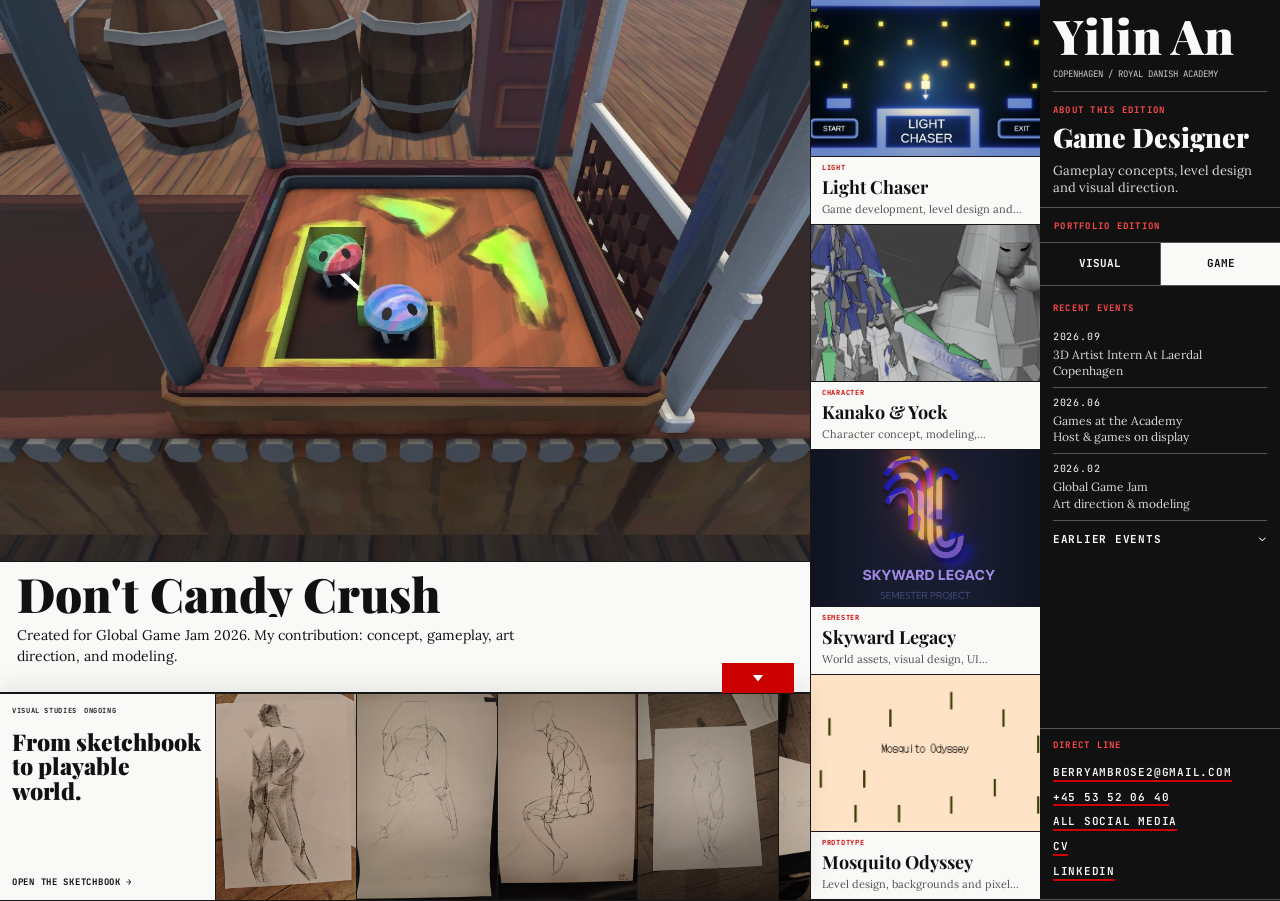
==== game-design.html @ 21d9f4b1 "Refine mobile portfolio and add crisp headline motion" ====
<!doctype html>
<html lang="en">
  <head>
    <meta charset="utf-8">
    <meta name="viewport" content="width=device-width, initial-scale=1">
    <meta name="description" content="Yilin An's game design portfolio: gameplay concepts, level design, prototypes and visual direction.">
    <meta property="og:type" content="website">
    <meta property="og:url" content="https://www.yilin-an.com/game-design.html">
    <meta property="og:title" content="Yilin An | Game Designer">
    <meta property="og:description" content="Gameplay concepts, level design, prototypes and visual direction.">
    <meta property="og:image" content="https://www.yilin-an.com/assets/works/candy-6.jpg">
    <meta name="twitter:card" content="summary_large_image">
    <title>Yilin An | Game Designer</title>
    <link rel="stylesheet" href="styles.css?v=20261010-6">
  </head>
  <body class="home-editorial game-edition">
    <div class="page-shell">
      <main class="front-page" id="content">
        <div class="front-page__grid">
          <section class="front-main" id="front-main" aria-label="Selected project">
            <div class="front-main__cover" id="front-main-cover">
              <figure class="front-main__hero">
                <img src="assets/works/candy-6.jpg" alt="Don't Candy Crush gameplay scene">
              </figure>
              <div class="front-main__overview">
                <h1 id="front-project-title">Don't Candy Crush</h1>
                <div class="front-main__overview-grid">
                  <p>Created for Global Game Jam 2026. My contribution: concept, gameplay, art direction, and modeling.</p>
                </div>
              </div>
            </div>
            <section class="work-detail" id="work-detail" aria-live="polite"></section>
          </section>

          <section class="front-studies front-studies--overlay" id="front-studies" aria-labelledby="studies-title">
            <header>
              <p class="front-meta"><span>Visual Studies</span><span>Ongoing</span></p>
              <h2 id="studies-title">From sketchbook<br>to playable world.</h2>
              <span class="front-studies__cta">Open the sketchbook <span aria-hidden="true">→</span></span>
            </header>
            <div class="front-studies__images" id="front-studies-images" aria-label="Sketches from visual projects"></div>
            <a class="front-studies__hit-area" href="index.html#croquis" aria-label="Open Croquis sketchbook"></a>
            <button class="front-studies__toggle" id="front-studies-toggle" type="button" aria-label="Hide sketchbook" aria-controls="front-studies-images" aria-expanded="true" title="Hide sketchbook"><span aria-hidden="true"></span></button>
          </section>

          <aside class="front-directory" id="front-directory" aria-label="Game project directory">
            <button class="front-directory__toggle" id="front-directory-toggle" type="button" aria-expanded="false" aria-controls="front-reader-list">Projects <span aria-hidden="true">⌄</span></button>
            <nav class="front-directory__list" id="front-reader-list" aria-label="Game projects"></nav>
          </aside>

          <aside class="front-rail" id="about" aria-label="About and contact">
            <section class="front-rail__intro">
              <p class="front-rail__name">Yilin An</p>
              <p class="front-rail__location">Copenhagen / Royal Danish Academy</p>
              <p class="front-rail__kicker">About this edition</p>
              <h2>Game Designer</h2>
              <p>Gameplay concepts, level design and visual direction.</p>
            </section>

            <nav class="front-rail__edition" aria-label="Portfolio edition">
              <p class="front-rail__kicker">Portfolio Edition</p>
              <div class="front-rail__edition-links">
                <a href="index.html">Visual</a>
                <a href="game-design.html" aria-current="page">Game</a>
              </div>
            </nav>

            <section class="front-rail__events" aria-label="Recent events">
              <p class="front-rail__kicker">Recent Events</p>
              <article><time datetime="2026-09">2026.09</time><p>3D Artist Intern At Laerdal Copenhagen</p></article>
              <article><time datetime="2026-06">2026.06</time><p>Games at the Academy<br>Host &amp; games on display</p></article>
              <article><time datetime="2026-02">2026.02</time><p>Global Game Jam<br>Art direction &amp; modeling</p></article>
              <details class="front-rail__history">
                <summary>Earlier events <span aria-hidden="true">⌄</span></summary>
                <article><time datetime="2025-09">2025.09–11</time><p>BOF21 cover-page design for Team Deadline Impact</p></article>
                <article><time datetime="2025-09">2025.09–11</time><p>Croquis exhibition at the Royal Danish Academy, works on display</p></article>
                <article><time datetime="2025">2025</time><p>Danish National Museum<br>Museum game collaboration</p></article>
                <article><time datetime="2025-02">2025.02</time><p>Hikvision EZVIZ, brand IP figure design</p></article>
                <article><time datetime="2024-09">2024.09<br>–2025.11</time><p>BOF TT cover-page design for Team Ultimate Ravers</p></article>
                <article><time datetime="2023-09">2023.09</time><p>Zhejiang Province Multimedia Design Competition, First Prize</p></article>
              </details>
            </section>

            <section class="front-rail__contact" id="contact">
              <p class="front-rail__kicker">Direct Line</p>
              <a href="mailto:berryambrose2@gmail.com">berryambrose2@gmail.com</a>
              <a href="tel:+4553520640">+45 53 52 06 40</a>
              <a href="https://linktr.ee/yilinan" target="_blank" rel="noreferrer">All social media</a>
              <a href="https://drive.google.com/file/d/1yJG4AS02qdgOVdBBSRot0RKter72H807/view?usp=drive_link" target="_blank" rel="noreferrer">CV</a>
              <a href="https://www.linkedin.com/in/yilinan/" target="_blank" rel="noreferrer">LinkedIn</a>
            </section>
          </aside>
        </div>
      </main>
    </div>
    <script src="case-studies.js?v=20261010-6"></script>
    <script src="script.js?v=20261010-6"></script>
  </body>
</html>
---- styles.css ----
@import url("https://fonts.googleapis.com/css2?family=Inter:wght@400;500;600;700;800&family=JetBrains+Mono:wght@400;500;700&family=Playfair+Display:ital,wght@0,400;0,600;0,700;0,900;1,400&family=Lora:ital,wght@0,400;0,600;1,400&display=block");

:root {
  --paper: #f9f9f7;
  --ink: #111111;
  --muted: #e5e5e0;
  --soft: #f1f1ed;
  --dim: #525252;
  --red: #cc0000;
  --max: none;
  --page-gutter: clamp(18px, 3vw, 48px);
}

* {
  box-sizing: border-box;
}

html {
  scroll-behavior: smooth;
}

body {
  margin: 0;
  background-color: var(--paper);
  background-image: url("data:image/svg+xml,%3Csvg xmlns='http://www.w3.org/2000/svg' width='4' height='4' viewBox='0 0 4 4'%3E%3Cpath fill='%23111111' fill-opacity='0.04' d='M1 3h1v1H1V3zm2-2h1v1H3V1z'%3E%3C/path%3E%3C/svg%3E");
  color: var(--ink);
  font-family: "Inter", "Helvetica Neue", Arial, sans-serif;
}

a {
  color: inherit;
  text-decoration: none;
}

img {
  display: block;
  max-width: 100%;
}

button,
input,
textarea {
  border-radius: 0;
  font: inherit;
}

button {
  cursor: pointer;
}

:focus-visible {
  outline: 2px solid var(--ink);
  outline-offset: 3px;
}

.page-shell {
  min-height: 100vh;
}

.masthead {
  position: sticky;
  top: 0;
  z-index: 40;
  border-top: 1px solid var(--ink);
  border-bottom: 3px solid var(--ink);
  background: rgba(249, 249, 247, 0.96);
  transition: border-width 180ms ease-out;
}


/* Editorial front page */
.home-editorial {
  --front-rule: #171717;
  --front-gap: clamp(8px, 0.75vw, 14px);
  --front-pad: clamp(14px, 1.45vw, 24px);
}

.home-editorial .masthead {
  position: sticky;
  border-bottom-width: 1px;
}

.home-editorial .front-page {
  border-bottom: 1px solid var(--front-rule);
}

.front-page__grid {
  display: grid;
  grid-template-columns:
    minmax(480px, 48fr)
    minmax(460px, 36fr)
    minmax(250px, 16fr);
  grid-template-areas: "left feature rail";
  align-items: stretch;
  border-top: 1px solid var(--front-rule);
  background: var(--paper);
}

.front-left {
  grid-area: left;
  min-width: 0;
  border-right: 1px solid var(--front-rule);
}

.front-projects {
  display: grid;
  min-width: 0;
  grid-template-columns: repeat(2, minmax(0, 1fr));
}

.front-project {
  min-width: 0;
  border-right: 1px solid var(--front-rule);
  border-bottom: 1px solid var(--front-rule);
  background: var(--paper);
  transition: background 160ms ease-out, color 160ms ease-out;
}

.front-project:nth-child(2n) {
  border-right: 0;
}

.front-project:hover {
  background: var(--ink);
  color: var(--paper);
}

.front-project__image {
  aspect-ratio: 16 / 7.1;
  margin: 0;
  overflow: hidden;
  border-bottom: 1px solid var(--front-rule);
  background: var(--muted);
}

.front-project__image img,
.front-feature__hero img,
.front-feature__process img,
.front-studies__images img {
  width: 100%;
  height: 100%;
  object-fit: cover;
}

.front-project__image img {
  transition: transform 220ms ease-out, filter 220ms ease-out;
}

.front-project:hover .front-project__image img {
  transform: scale(1.025);
  filter: contrast(1.04) saturate(1.04);
}

.front-project__body {
  min-height: 0;
  padding: 11px var(--front-pad) 14px;
}

.front-project__title {
  display: flex;
  flex-direction: column;
  align-items: flex-start;
  gap: 5px;
}

.front-project__title > span {
  color: var(--red);
  font-family: "JetBrains Mono", "Courier New", monospace;
  font-size: clamp(7px, 0.52vw, 9px);
  font-weight: 700;
  letter-spacing: 0.1em;
  line-height: 1.25;
  text-transform: uppercase;
  white-space: nowrap;
}

.front-meta {
  display: flex;
  flex-wrap: wrap;
  align-items: center;
  gap: 7px;
  margin: 0 0 10px;
  font-family: "JetBrains Mono", "Courier New", monospace;
  font-size: clamp(7px, 0.55vw, 9px);
  font-weight: 600;
  letter-spacing: 0.09em;
  line-height: 1.3;
  text-transform: uppercase;
}

.front-tag {
  border: 1px solid currentColor;
  padding: 3px 6px;
}

.front-project h2 {
  font-size: clamp(21px, 1.7vw, 32px);
  line-height: 1.02;
}

.front-project__body > p:last-child {
  margin: clamp(10px, 1.1vw, 18px) 0 0;
  color: var(--dim);
  font-family: "Lora", Georgia, serif;
  font-size: clamp(11px, 0.88vw, 14px);
  line-height: 1.42;
}

.front-project:hover .front-project__body > p:last-child {
  color: #d9d9d4;
}

.front-feature {
  grid-area: feature;
  display: flex;
  min-width: 0;
  flex-direction: column;
  border-right: 1px solid var(--front-rule);
  background: var(--paper);
}

.front-feature__hero {
  display: block;
  aspect-ratio: 2.08 / 1;
  overflow: hidden;
  border-bottom: 1px solid var(--front-rule);
  background: #071018;
}

.front-feature__hero img {
  transition: transform 300ms ease-out, filter 300ms ease-out;
}

.front-feature__hero:hover img {
  transform: scale(1.02);
  filter: contrast(1.05);
}

.front-feature__header {
  display: block;
  border-bottom: 0;
  padding: 14px var(--front-pad) 16px;
}

.front-feature__header > .front-meta {
  margin-bottom: 7px;
}

.front-feature__title-row {
  display: grid;
  grid-template-columns: minmax(0, 1fr) minmax(170px, 0.42fr);
  gap: clamp(18px, 2vw, 32px);
  align-items: start;
}

.front-feature h1 {
  font-size: clamp(42px, 3vw, 62px);
  line-height: 0.88;
}

.front-feature__role {
  margin: 7px 0 0;
  color: var(--red);
  font-family: "Lora", Georgia, serif;
  font-size: clamp(11px, 0.9vw, 15px);
  font-weight: 700;
  line-height: 1.18;
}

.front-feature__lead {
  display: block;
  border-bottom: 1px solid var(--front-rule);
  padding: var(--front-pad);
}

.front-feature__lead > p {
  max-width: 760px;
  margin: 0;
  font-family: "Lora", Georgia, serif;
  font-size: clamp(14px, 1.15vw, 18px);
  line-height: 1.48;
}

.front-feature__lead dl,
.front-feature__lead dd {
  margin: 0;
}

.front-feature__lead dl {
  display: grid;
  gap: 13px;
}

.front-feature__lead dl > div {
  border-top: 1px solid var(--front-rule);
  padding-top: 7px;
}

.front-feature__lead dt {
  font-family: "JetBrains Mono", "Courier New", monospace;
  font-size: 8px;
  font-weight: 700;
  letter-spacing: 0.12em;
  text-transform: uppercase;
}

.front-feature__lead dd {
  margin-top: 4px;
  color: var(--dim);
  font-size: clamp(11px, 0.82vw, 13px);
  line-height: 1.35;
}

.front-feature__process {
  display: grid;
  flex: 1 1 auto;
  grid-template-columns: repeat(2, minmax(0, 1fr));
  gap: 0;
  border-bottom: 1px solid var(--front-rule);
}

.front-feature__process figure {
  display: grid;
  grid-template-rows: minmax(0, 1fr) auto;
  margin: 0;
  border-right: 1px solid var(--front-rule);
  border-bottom: 0;
}

.front-feature__process figure:nth-child(2) {
  border-right: 0;
}

.front-feature__process figure:last-child {
  grid-column: auto;
  display: grid;
  grid-template-rows: minmax(0, 1fr) auto;
  border-right: 0;
  border-bottom: 0;
}

.front-feature__process figure img,
.front-feature__process figure:not(:last-child) img,
.front-feature__process figure:last-child img {
  min-height: 0;
  aspect-ratio: auto;
}

.front-feature__process figcaption {
  min-height: 56px;
  padding: 9px 12px 11px;
  color: var(--dim);
  font-family: "Lora", Georgia, serif;
  font-size: clamp(10px, 0.72vw, 12px);
  line-height: 1.35;
}

.front-feature__process figure:last-child figcaption {
  display: block;
  border-left: 0;
}

.front-feature__link {
  display: flex;
  justify-content: space-between;
  gap: 20px;
  margin-top: auto;
  padding: 17px var(--front-pad);
  background: var(--ink);
  color: var(--paper);
  font-family: "JetBrains Mono", "Courier New", monospace;
  font-size: 11px;
  font-weight: 700;
  letter-spacing: 0.1em;
  text-transform: uppercase;
}

.front-feature__link:hover {
  background: var(--red);
}

.front-rail {
  grid-area: rail;
  display: flex;
  min-width: 0;
  flex-direction: column;
  align-self: stretch;
  background: var(--ink);
  color: var(--paper);
  container-type: inline-size;
}

.front-rail > section,
.front-rail > nav {
  border-bottom: 1px solid #555;
  padding: clamp(14px, 1.05vw, 20px);
}

.front-rail__kicker {
  margin: 0 0 14px;
  color: #ff4a4a;
  font-family: "JetBrains Mono", "Courier New", monospace;
  font-size: 9px;
  font-weight: 700;
  letter-spacing: 0.14em;
  text-transform: uppercase;
}

.front-rail__name {
  margin: 0;
  font-family: "Playfair Display", "Times New Roman", serif;
  font-size: clamp(34px, 20cqw, 70px);
  font-weight: 900;
  line-height: 1.05;
  white-space: nowrap;
}

.front-rail__location {
  margin: 8px 0 12px;
  border-bottom: 1px solid #555;
  padding-bottom: 10px;
  color: #c9c9c5;
  font-family: "JetBrains Mono", "Courier New", monospace;
  font-size: clamp(9px, 0.58vw, 11px);
  line-height: 1.4;
  text-transform: uppercase;
}

.front-rail__intro .front-rail__kicker {
  margin-bottom: 8px;
}

.front-rail__intro h2 {
  margin: 0;
  font-family: "Playfair Display", "Times New Roman", serif;
  font-size: clamp(27px, 2.05vw, 38px);
  font-weight: 900;
  line-height: 1.02;
}

.front-rail__intro h2 :is(.headline-slide-base, .headline-slide-alt) > span {
  white-space: nowrap;
}

.front-rail__intro > p:last-child {
  margin: 20px 0 0;
  color: #d8d8d4;
  font-family: "Lora", Georgia, serif;
  font-size: clamp(13px, 1vw, 17px);
  line-height: 1.45;
}

.front-rail__events article {
  display: grid;
  grid-template-columns: 72px minmax(0, 1fr);
  gap: 10px;
  border-top: 1px solid #555;
  padding: 12px 0;
}

.front-rail__events > .front-rail__kicker {
  margin-bottom: 8px;
}

.front-rail__events > article:first-of-type {
  border-top: 0;
  padding-top: 0;
}

.front-rail__events article:last-child {
  padding-bottom: 0;
}

.front-rail__events time {
  font-family: "JetBrains Mono", "Courier New", monospace;
  font-size: clamp(10px, 0.62vw, 12px);
  letter-spacing: 0.08em;
}

.front-rail__events article p {
  margin: 0;
  color: #d8d8d4;
  font-family: "Lora", Georgia, serif;
  font-size: clamp(12px, 0.72vw, 14px);
  line-height: 1.35;
}

.front-rail__routes {
  display: grid;
  gap: 4px;
}

.front-rail__routes a {
  display: flex;
  justify-content: space-between;
  gap: 16px;
  padding: 10px 0;
  font-family: "JetBrains Mono", "Courier New", monospace;
  font-size: 12px;
  letter-spacing: 0.04em;
  text-transform: uppercase;
}

.front-rail__routes a:hover {
  color: #ff4a4a;
}

.front-rail__contact {
  margin-top: 0;
}

.front-rail__edition {
  flex: none;
}

.front-rail > .front-rail__edition {
  padding: 0;
}

.front-rail__edition > .front-rail__kicker {
  margin: 0;
  padding: 12px clamp(14px, 1.05vw, 20px) 10px;
}

.front-rail__edition-links {
  display: grid;
  grid-template-columns: repeat(2, minmax(0, 1fr));
  border-top: 1px solid #555;
}

.front-rail__edition-links a {
  display: flex;
  min-width: 0;
  min-height: 42px;
  align-items: center;
  justify-content: center;
  padding: 7px 5px;
  font-family: "JetBrains Mono", "Courier New", monospace;
  font-size: clamp(11px, 0.72vw, 13px);
  font-weight: 700;
  line-height: 1.3;
  text-align: center;
  text-transform: uppercase;
}

.front-rail__edition-links a + a {
  border-left: 1px solid #555;
}

.front-rail__edition-links a[aria-current="page"],
.front-rail__edition-links a:hover {
  background: var(--paper);
  color: var(--ink);
}

.front-rail__contact a {
  display: table;
  max-width: 100%;
  margin: 0 0 13px;
  border-bottom: 2px solid var(--red);
  overflow-wrap: anywhere;
  font-family: "JetBrains Mono", "Courier New", monospace;
  font-size: clamp(11px, 0.78vw, 15px);
  font-weight: 600;
  letter-spacing: 0.07em;
  line-height: 1.35;
  text-transform: uppercase;
}

.front-rail__contact a:hover {
  background: var(--paper);
  color: var(--ink);
}

.front-rail__history {
  border-top: 1px solid #555;
}

.front-rail__history summary {
  display: flex;
  justify-content: space-between;
  gap: 10px;
  padding: 11px 0;
  cursor: pointer;
  font-family: "JetBrains Mono", "Courier New", monospace;
  font-size: clamp(11px, 0.75vw, 15px);
  font-weight: 700;
  letter-spacing: 0.07em;
  list-style: none;
  text-transform: uppercase;
}

.front-rail__history summary span {
  display: inline-block;
  line-height: 1;
  transition: transform 160ms ease;
}

.front-rail__history summary::-webkit-details-marker {
  display: none;
}

.front-rail__history[open] summary span {
  transform: rotate(180deg);
}

.front-rail__history article {
  display: grid;
  grid-template-columns: 72px minmax(0, 1fr);
  gap: 10px;
  border-top: 1px solid #555;
  padding: 10px 0;
}

.front-rail__history time {
  font-family: "JetBrains Mono", "Courier New", monospace;
  font-size: clamp(10px, 0.62vw, 12px);
}

.front-rail__history article p {
  margin: 0;
  color: #d8d8d4;
  font-family: "Lora", Georgia, serif;
  font-size: clamp(12px, 0.72vw, 14px);
  line-height: 1.35;
}

@container (max-width: 320px) {
  .front-rail__events article,
  .front-rail__history article {
    grid-template-columns: 1fr;
    gap: 4px;
  }
}

.front-studies {
  display: grid;
  min-width: 0;
  grid-template-columns: minmax(260px, 0.9fr) minmax(0, 2.1fr);
  min-height: 250px;
  border-top: 1px solid var(--front-rule);
  background: var(--paper);
}

.front-studies > header {
  display: flex;
  flex-direction: column;
  border-right: 1px solid var(--front-rule);
  padding: var(--front-pad);
}

.front-studies h2 {
  font-family: "Playfair Display", "Times New Roman", serif;
  overflow-wrap: normal;
  font-size: clamp(28px, 2vw, 38px);
  font-weight: 900;
  line-height: 1;
}

.front-studies header > .front-studies__cta {
  margin-top: auto;
  padding-top: 24px;
  font-family: "JetBrains Mono", "Courier New", monospace;
  font-size: 9px;
  font-weight: 700;
  letter-spacing: 0.08em;
  text-transform: uppercase;
}

.front-studies__images {
  display: grid;
  grid-template-columns: repeat(4, minmax(0, 1fr));
  min-width: 0;
  overflow: hidden;
}

.front-studies__images img {
  min-width: 0;
  border-right: 1px solid var(--front-rule);
  object-position: center top;
}

.front-studies__images img:last-child {
  border-right: 0;
}

.home-editorial [hidden] {
  display: none !important;
}

.front-page-wipe {
  position: fixed;
  inset: 0;
  z-index: 100;
  background: linear-gradient(135deg, #111 0 91%, #f9f9f7 91% 100%);
  clip-path: polygon(100% 0, 100% 0, 100% 0, 100% 0);
  pointer-events: auto;
}

.front-page-wipe.is-active {
  animation: front-page-wipe 800ms cubic-bezier(0.55, 0, 0.25, 1) both;
}

@keyframes front-page-wipe {
  0% { clip-path: polygon(100% 0, 100% 0, 100% 0, 100% 0); }
  42%, 78% { clip-path: polygon(0 0, 100% 0, 100% 100%, 0 100%); }
  100% { clip-path: polygon(0 100%, 0 100%, 0 100%, 0 100%); }
}

.home-editorial .front-page__grid {
  transition: grid-template-columns 260ms cubic-bezier(0.22, 1, 0.36, 1);
}

.home-editorial.is-reading .front-page__grid {
  grid-template-columns: minmax(0, 1fr) minmax(0, 4fr) minmax(0, 1fr);
  grid-template-areas: "left detail rail";
  background: linear-gradient(to right, var(--paper) 83.333%, var(--ink) 83.333%);
}

.home-editorial.is-reading .front-projects,
.home-editorial.is-reading .front-studies,
.home-editorial.is-reading .front-feature {
  display: none;
}

.front-directory {
  position: sticky;
  top: 76px;
  height: calc(100vh - 76px);
  overflow-y: auto;
  background: var(--paper);
  scrollbar-width: thin;
}

.front-directory__back,
.front-directory__toggle {
  width: 100%;
  border: 0;
  border-bottom: 1px solid var(--front-rule);
  padding: 17px clamp(12px, 1.2vw, 22px);
  background: var(--paper);
  color: var(--ink);
  font-family: "JetBrains Mono", "Courier New", monospace;
  font-size: 11px;
  font-weight: 700;
  letter-spacing: 0.08em;
  text-align: left;
  text-transform: uppercase;
}

.front-directory__back:hover,
.front-directory__project:hover {
  background: var(--ink);
  color: var(--paper);
}

.front-directory__toggle {
  display: none;
}

.front-directory__group h2 {
  margin: 0;
  border-bottom: 1px solid var(--front-rule);
  padding: 13px clamp(12px, 1.2vw, 22px);
  color: var(--red);
  font-family: "JetBrains Mono", "Courier New", monospace;
  font-size: 9px;
  letter-spacing: 0.1em;
  line-height: 1.3;
  text-transform: uppercase;
}

.front-directory__project {
  display: block;
  width: 100%;
  border: 0;
  border-bottom: 1px solid var(--front-rule);
  padding: 0;
  background: var(--paper);
  color: var(--ink);
  text-align: left;
}

.front-directory__project.is-active {
  background: var(--ink);
  color: var(--paper);
}

.front-directory__project .front-project__image {
  aspect-ratio: 16 / 7.1;
}

.front-directory__project .front-project__body {
  display: block;
  padding: 10px clamp(12px, 1.1vw, 20px) 14px;
}

.front-directory__title {
  display: block;
  font-family: "Playfair Display", "Times New Roman", serif;
  font-size: clamp(18px, 1.25vw, 23px);
  font-weight: 700;
  line-height: 1.08;
}

.front-directory__intro {
  display: -webkit-box;
  overflow: hidden;
  margin-top: 9px;
  color: var(--dim);
  font-family: "Lora", Georgia, serif;
  font-size: 11px;
  line-height: 1.4;
  -webkit-box-orient: vertical;
  -webkit-line-clamp: 2;
}

.front-directory__project:is(:hover, .is-active) .front-directory__intro {
  color: #d9d9d4;
}

.home-editorial.is-reading .front-page__grid > .work-detail {
  grid-area: detail;
  min-width: 0;
  border-right: 1px solid var(--front-rule);
}

.home-editorial.is-reading .land-title h2 {
  overflow-wrap: anywhere;
}

.home-editorial.is-reading .work-detail--embrace .land-title h2 {
  font-size: clamp(30px, 3vw, 54px);
}

.home-editorial.is-reading .front-rail {
  position: sticky;
  top: 76px;
  align-self: start;
  min-height: calc(100vh - 76px);
}

@media (max-width: 1439px) {
  .home-editorial.is-reading .front-page__grid {
    grid-template-columns: minmax(0, 23fr) minmax(0, 77fr);
    grid-template-areas: "left detail" "rail rail";
    background: var(--paper);
  }

  .home-editorial.is-reading .front-rail {
    position: static;
    min-height: 0;
  }

  .home-editorial.is-reading .front-directory__project {
    display: block;
  }

  .home-editorial.is-reading .front-directory__project .front-project__image {
    aspect-ratio: 16 / 6;
  }
}

@media (max-width: 1189px) {
  .front-page__grid {
    grid-template-columns: repeat(2, minmax(0, 1fr));
    grid-template-areas:
      "left feature"
      "rail rail";
  }

  .front-left,
  .front-feature,
  .front-studies {
    border-right: 0;
  }

  .front-feature__hero {
    aspect-ratio: 2.8 / 1;
  }

  .front-rail {
    display: grid;
    grid-template-columns: 1.1fr 1.1fr 1fr;
  }

  .front-rail > section,
  .front-rail > nav {
    border-right: 1px solid #555;
    border-bottom: 0;
  }

  .front-rail > :last-child {
    border-right: 0;
  }

  .front-rail__contact {
    margin-top: 0;
  }
}

@media (max-width: 900px) {
  .front-page__grid {
    display: block;
    width: 100%;
  }

  .front-left,
  .front-feature,
  .front-rail,
  .front-studies {
    width: 100%;
    max-width: 100%;
  }

  .front-rail {
    grid-template-columns: repeat(2, minmax(0, 1fr));
  }

  .front-rail > :nth-child(2n) {
    border-right: 0;
  }

  .front-rail > :nth-child(-n + 2) {
    border-bottom: 1px solid #555;
  }

  .home-editorial.is-reading .front-page__grid {
    display: grid;
  }
}

@media (max-width: 760px) {
  .home-editorial {
    overflow-x: hidden;
  }

  .home-editorial .masthead {
    position: relative;
  }

  .home-editorial .masthead__inner {
    width: 100%;
    max-width: 100vw;
    grid-template-columns: 92px minmax(0, 1fr) 40px;
  }

  .home-editorial .brand,
  .home-editorial .main-nav,
  .home-editorial .social-links,
  .home-editorial .nav-link {
    min-width: 0;
  }

  .home-editorial .brand {
    overflow: hidden;
    white-space: nowrap;
  }

  .front-page__grid {
    display: block;
    width: 100%;
    max-width: 100%;
  }

  .front-projects,
  .front-feature,
  .front-rail,
  .front-studies {
    width: 100%;
    max-width: 100%;
  }

  .front-project__body {
    min-height: 0;
    padding: 11px 12px 14px;
  }

  .front-project h2 {
    font-size: clamp(20px, 6vw, 27px);
  }

  .front-project__body > p:last-child {
    margin-top: 12px;
    font-size: 11px;
  }

  .front-feature__hero {
    aspect-ratio: 16 / 9;
  }

  .front-feature__header,
  .front-feature__lead {
    grid-template-columns: 1fr;
  }

  .front-feature__title-row {
    grid-template-columns: 1fr;
    gap: 9px;
  }

  .front-feature__role br {
    display: none;
  }

  .front-feature__process {
    flex: none;
    grid-template-columns: 1fr;
  }

  .front-feature__process figure,
  .front-feature__process figure:nth-child(2),
  .front-feature__process figure:last-child {
    grid-column: auto;
    display: block;
    border-right: 0;
    border-bottom: 1px solid var(--front-rule);
  }

  .front-feature__process figure:last-child figcaption {
    border-left: 0;
  }

  .front-feature__process figure:not(:last-child) img,
  .front-feature__process figure:last-child img {
    aspect-ratio: 16 / 8;
  }

  .front-rail {
    display: block;
  }

  .front-rail > section,
  .front-rail > nav {
    border-right: 0;
    border-bottom: 1px solid #555;
    padding: 22px 18px;
  }

  .front-rail__intro h2 {
    font-size: clamp(30px, 9vw, 43px);
  }

  .front-rail__contact a {
    font-size: 12px;
  }

  .front-studies {
    grid-template-columns: 1fr;
  }

  .front-studies > header {
    border-right: 0;
    border-bottom: 1px solid var(--front-rule);
  }

  .front-studies__images {
    min-height: 270px;
  }

  .home-editorial.is-reading .front-page__grid {
    display: flex;
    flex-direction: column;
  }

  .home-editorial.is-reading .front-left,
  .home-editorial.is-reading .front-page__grid > .work-detail,
  .home-editorial.is-reading .front-rail {
    width: 100%;
  }

  .home-editorial.is-reading .front-directory {
    position: static;
    height: auto;
    overflow: visible;
  }

  .front-directory__toggle {
    display: flex;
    justify-content: space-between;
    align-items: center;
  }

  .front-directory__list {
    display: none;
    max-height: 52vh;
    overflow-y: auto;
  }

  .front-directory.is-open .front-directory__list {
    display: block;
  }

  .front-directory__project {
    display: block;
  }

  .front-directory__project .front-project__image {
    aspect-ratio: 16 / 6;
  }
}

@media (prefers-reduced-motion: reduce) {
  .home-editorial .front-page__grid {
    transition: none;
  }

  .front-page-wipe.is-active {
    animation: none;
  }
}

@media (max-width: 460px) {
  .front-project__title > span {
    display: none;
  }

  .front-project__image {
    aspect-ratio: 4 / 3;
  }

  .front-project__body {
    min-height: 0;
  }

  .front-meta {
    gap: 4px;
    font-size: 6px;
  }

  .front-tag {
    padding: 2px 4px;
  }

  .front-studies__images {
    grid-template-columns: repeat(2, minmax(0, 1fr));
  }

  .front-studies__images img {
    min-height: 185px;
    border-bottom: 1px solid var(--front-rule);
  }
}

/* Front-page project exchange layout. */
.home-editorial .front-page__grid {
  --studies-height: clamp(150px, 23vh, 240px);
  display: grid;
  grid-template-columns: minmax(0, 68fr) minmax(230px, 17fr) minmax(240px, 15fr);
  grid-template-areas: "main directory rail";
  height: 100dvh;
  min-height: 0;
  overflow: hidden;
  border-top: 0;
  transition: none;
}

.home-editorial .front-main {
  grid-area: main;
  min-width: 0;
  min-height: 0;
  overflow-y: auto;
  overscroll-behavior: contain;
  background: var(--paper);
  scrollbar-width: thin;
  padding-bottom: var(--studies-height);
}

.home-editorial .is-studies-collapsed .front-main {
  padding-bottom: 0;
}

.home-editorial .front-main__cover {
  display: flex;
  height: calc(100dvh - var(--studies-height));
  min-height: 0;
  flex-direction: column;
  border-bottom: 1px solid var(--front-rule);
}

.home-editorial .front-main__hero {
  flex: 1 1 0;
  height: auto;
  min-height: min(320px, 36vh);
  margin: 0;
  overflow: hidden;
  background: var(--ink);
  border-bottom: 1px solid var(--front-rule);
}

.home-editorial .front-main__hero img {
  width: 100%;
  height: 100%;
  object-fit: cover;
}

.home-editorial .front-main:is([data-project="embrace"], [data-project="dont-candy"], [data-project="light-chaser"], [data-project="skyward"], [data-project="other"], [data-project="kanako-yock"]) .front-main__hero img {
  object-fit: contain;
}

.home-editorial.game-edition .front-main[data-project="dont-candy"] .front-main__hero img {
  object-fit: cover;
}

.home-editorial .front-main:is([data-project="embrace"], [data-project="kanako-yock"]) .front-main__hero {
  background: var(--paper);
}

.home-editorial .front-main__overview {
  padding: clamp(14px, 1.3vw, 22px);
  padding-top: 8px;
  padding-bottom: calc(clamp(14px, 1.3vw, 22px) + 8px);
}

.home-editorial .front-main__overview h1 {
  margin: 0 0 8px;
  font-family: "Playfair Display", "Times New Roman", serif;
  font-size: clamp(52px, 4.2vw, 78px);
  font-weight: 900;
  line-height: 1;
  overflow-wrap: anywhere;
}

.home-editorial .front-main:is([data-project="this-land"], [data-project="run-auroch"], [data-project="dont-candy"], [data-project="kanako-yock"], [data-project="skyward"], [data-project="embrace"], [data-project="other"]) .front-main__overview h1 {
  font-size: clamp(38px, 3.7vw, 68px);
}

.home-editorial .front-main[data-project="fyrmester"] .front-main__overview h1 {
  font-size: clamp(38px, 3.6vw, 66px);
}

.home-editorial .front-main__overview-grid {
  display: grid;
  grid-template-columns: 1fr;
  gap: clamp(14px, 1.5vw, 28px);
  align-items: start;
}

.home-editorial .front-main__overview-grid p {
  margin: 0;
  max-width: 60ch;
  font-family: "Lora", Georgia, serif;
  font-size: clamp(14px, 1.1vw, 18px);
  line-height: 1.5;
}

.home-editorial .front-studies--overlay {
  grid-area: main;
  z-index: 5;
  position: relative;
  align-self: end;
  justify-self: stretch;
  grid-template-columns: minmax(190px, .8fr) minmax(0, 2.2fr);
  height: var(--studies-height);
  min-height: 0;
  box-shadow: 0 -8px 22px rgba(17, 17, 17, .08);
  transition: transform 420ms cubic-bezier(.22, 1, .36, 1);
}

.front-studies__hit-area {
  position: absolute;
  inset: 0;
  z-index: 1;
  cursor: pointer;
}

.home-editorial .front-studies--overlay > header,
.home-editorial .front-studies--overlay .front-studies__images {
  transition: background-color 180ms ease, color 180ms ease, filter 180ms ease;
}

.home-editorial .front-studies--overlay:has(.front-studies__hit-area:is(:hover, :focus-visible)) > header {
  background: var(--ink);
  color: var(--paper);
}

.home-editorial .front-studies--overlay:has(.front-studies__hit-area:is(:hover, :focus-visible)) .front-studies__images {
  filter: grayscale(0.4) brightness(0.75);
}

.front-studies__toggle {
  position: absolute;
  top: -31px;
  right: 16px;
  z-index: 2;
  display: grid;
  width: 72px;
  height: 30px;
  place-items: center;
  border: 0;
  padding: 0;
  background: var(--red);
  color: #fff;
  cursor: pointer;
}

.front-studies__toggle:hover,
.front-studies__toggle:focus-visible {
  background: #980000;
  color: #fff;
}

.front-studies__toggle span {
  width: 11px;
  height: 7px;
  background: #fff;
  clip-path: polygon(0 0, 100% 0, 50% 100%);
}

.is-studies-collapsed .front-studies__toggle span {
  transform: rotate(180deg);
}

.home-editorial .is-studies-collapsed .front-studies--overlay {
  transform: translateY(100%);
  box-shadow: none;
  pointer-events: none;
}

.home-editorial .is-studies-collapsed .front-studies__toggle {
  pointer-events: auto;
}

.home-editorial .front-studies--overlay h2 {
  margin: 5px 0;
  font-size: clamp(21px, 1.8vw, 32px);
  line-height: 1.05;
}

.home-editorial .front-studies--overlay > header {
  min-width: 0;
  overflow: hidden;
}

.home-editorial .front-studies--overlay header > .front-studies__cta {
  padding-top: 8px;
}

.home-editorial .front-studies--overlay .front-studies__images {
  display: block;
  min-height: 0;
  overflow: hidden;
}

.front-studies__track,
.front-studies__sequence {
  display: flex;
  width: max-content;
  height: 100%;
}

.front-studies__track {
  animation: front-sketch-loop 68s linear infinite;
}

.front-studies__sequence {
  flex: none;
}

.home-editorial .front-studies__sequence img {
  flex: 0 0 clamp(125px, 11vw, 190px);
  width: clamp(125px, 11vw, 190px);
  max-width: none;
  height: 100%;
  object-fit: cover;
  background: #e9e7e3;
}

.front-studies--overlay:hover .front-studies__track {
  animation-play-state: paused;
}

@keyframes front-sketch-loop {
  to { transform: translateX(-50%); }
}

.home-editorial .front-main .work-detail--croquis .croquis-intro {
  grid-template-columns: 1fr;
}

.home-editorial .front-main .home-case-figure {
  margin: 0;
  border-bottom: 1px solid var(--ink);
  background: var(--paper);
}

.home-editorial .front-main .home-case-figure img {
  display: block;
  width: 100%;
  height: auto;
}

.home-editorial .front-directory {
  grid-area: directory;
  position: static;
  top: auto;
  height: 100%;
  min-height: 0;
  min-width: 0;
  overflow-y: auto;
  overscroll-behavior: contain;
  border-left: 1px solid var(--front-rule);
}

.home-editorial .front-directory__list {
  display: block;
  max-height: none;
  overflow: visible;
}

.home-editorial .front-directory__toggle {
  display: none;
}

.home-editorial .front-directory__project .front-project__image {
  aspect-ratio: 16 / 7.1;
}

.home-editorial .front-directory__project.is-active {
  display: none;
}

.home-editorial .front-directory__project .front-project__body {
  padding: 10px 14px 13px;
}

.home-editorial .front-directory__title {
  font-size: clamp(18px, 1.3vw, 24px);
  overflow-wrap: anywhere;
}

.home-editorial .front-rail {
  grid-area: rail;
  height: 100%;
  min-height: 0;
  overflow-y: auto;
  overscroll-behavior: contain;
}

.home-editorial .front-rail__contact {
  margin-top: auto;
}

::view-transition-old(root),
::view-transition-new(root) {
  animation-duration: 0s;
}

::view-transition-group(home-incoming),
::view-transition-group(home-outgoing) {
  animation-duration: 680ms;
  animation-timing-function: cubic-bezier(.22, 1, .36, 1);
}

::view-transition-image-pair(home-incoming),
::view-transition-image-pair(home-outgoing) {
  overflow: hidden;
  border-radius: 6px;
}

@media (max-width: 1500px) {
  .home-editorial .front-studies--overlay > header {
    padding: 12px;
  }

  .home-editorial .front-studies--overlay h2 {
    font-size: clamp(21px, 1.8vw, 27px);
  }

  .home-editorial .front-studies--overlay header > .front-studies__cta {
    padding-top: 8px;
  }
}

@media (max-width: 1199px) {
  .home-editorial .front-page__grid {
    grid-template-columns: minmax(0, 1fr) minmax(172px, 22%) minmax(178px, 20%);
    grid-template-areas: "main directory rail";
    height: 100dvh;
    min-height: 0;
    overflow: hidden;
  }

  .home-editorial .front-main,
  .home-editorial .front-directory {
    height: 100%;
  }

  .home-editorial .front-rail {
    display: flex;
    height: 100%;
    overflow-y: auto;
  }

  .home-editorial .front-rail__intro h2 {
    font-size: clamp(20px, 2.25vw, 28px);
  }

  .home-editorial .front-rail__intro h2 > span {
    white-space: normal;
  }

  .home-editorial .front-rail__events article {
    grid-template-columns: 1fr;
    gap: 4px;
  }

  .home-editorial .front-main__overview-grid {
    grid-template-columns: 1fr;
  }

  .home-editorial .front-studies--overlay > header {
    padding: 12px;
  }

  .home-editorial .front-studies--overlay h2 {
    font-size: clamp(21px, 2vw, 28px);
  }

  .home-editorial .front-studies--overlay header > .front-studies__cta {
    padding-top: 8px;
  }
}

@media (max-height: 700px) and (min-width: 761px) {
  .home-editorial .front-studies--overlay > header {
    padding: 10px;
  }

  .home-editorial .front-studies--overlay h2 {
    font-size: clamp(18px, 1.5vw, 25px);
  }

  .home-editorial .front-studies--overlay header > .front-studies__cta {
    padding-top: 4px;
  }
}

@media (min-width: 761px) {
  .home-editorial .front-rail {
    overflow: hidden;
  }

  .home-editorial .front-rail__intro,
  .home-editorial .front-rail__contact {
    flex: none;
  }

  .home-editorial .front-rail__events {
    flex: 1 1 auto;
    min-height: 0;
    overflow-y: auto;
    scrollbar-width: thin;
  }

  .home-editorial .front-directory__project:not(.is-active) {
    display: flex;
    height: calc(100dvh / 4);
    min-height: 132px;
    flex-direction: column;
    overflow: hidden;
  }

  .home-editorial .front-directory__project .front-project__image {
    flex: 1 1 auto;
    width: 100%;
    min-height: 0;
    aspect-ratio: auto;
  }

  .home-editorial .front-directory__project .front-project__body {
    flex: 0 0 auto;
    min-height: 0;
    padding: 7px 11px;
  }

  .home-editorial .front-directory__intro {
    margin-top: 4px;
    -webkit-line-clamp: 1;
  }
}

@media (min-width: 761px) and (max-height: 950px) {
  .home-editorial .front-rail > section {
    padding: 10px clamp(10px, 1vw, 15px);
  }

  .home-editorial .front-rail__intro > p:last-child {
    margin-top: 10px;
    line-height: 1.35;
  }

  .home-editorial .front-rail__events article {
    padding: 8px 0;
  }

  .home-editorial .front-rail__contact a {
    margin-bottom: 8px;
  }
}

@media (min-width: 761px) and (max-height: 760px) {
  .home-editorial .front-rail__name {
    font-size: clamp(34px, 18cqw, 52px);
  }

  .home-editorial .front-rail__location {
    margin: 5px 0 10px;
    padding-bottom: 8px;
  }

  .home-editorial .front-rail__intro h2 {
    font-size: clamp(22px, 1.7vw, 32px);
  }

  .home-editorial .front-rail__intro > p:last-child {
    font-size: clamp(11px, 0.85vw, 14px);
  }

  .home-editorial .front-rail__edition {
    padding: 0;
  }

  .home-editorial .front-rail__edition-links a {
    min-height: 34px;
  }

  .home-editorial .front-rail__contact a {
    margin-bottom: 5px;
  }
}

.front-mobile-contact,
.front-mobile-profile,
.front-mobile-footer,
.front-mobile-menu {
  display: none;
}

@media (max-width: 760px) {
  .home-editorial .front-page__grid {
    --mobile-contact-height: calc(45px + env(safe-area-inset-bottom, 0px));
    display: flex;
    width: 100%;
    height: auto;
    flex-direction: column;
    overflow: visible;
    padding-bottom: var(--mobile-contact-height);
  }

  .home-editorial .front-directory {
    order: 1;
    position: relative;
    height: auto;
    overflow: visible;
    border-left: 0;
    border-bottom: 1px solid var(--ink);
    background: var(--paper);
  }

  .home-editorial .front-directory__toggle {
    display: none;
  }

  .home-editorial .front-directory__list {
    display: flex;
    width: 100%;
    max-height: none;
    align-items: stretch;
    gap: 0;
    overflow-x: auto;
    overflow-y: hidden;
    padding: 0;
    scroll-snap-type: x proximity;
    scrollbar-width: thin;
    overscroll-behavior-x: contain;
  }

  .home-editorial .front-directory__project,
  .home-editorial .front-directory__project.is-active {
    display: flex;
    flex: 0 0 184px;
    width: 184px;
    flex-direction: column;
    gap: 0;
    border: 0;
    border-right: 1px solid var(--ink);
    background: var(--paper);
    color: var(--ink);
    scroll-snap-align: start;
    text-align: left;
  }

  .home-editorial .front-directory__project .front-project__image {
    width: 100%;
    height: auto;
    flex: none;
    aspect-ratio: 16 / 9;
    border: 0;
    border-bottom: 1px solid var(--ink);
  }

  .home-editorial .front-directory__project .front-project__body {
    display: flex;
    width: 100%;
    min-height: 108px;
    flex: 1;
    flex-direction: column;
    align-items: stretch;
    justify-content: flex-start;
    border: 0;
    padding: 8px 10px 10px;
    background: var(--paper);
    color: var(--ink);
  }

  .home-editorial .front-directory__project:is(.is-active, :hover, :focus-visible) .front-project__body {
    background: var(--ink);
    color: var(--paper);
  }

  .home-editorial .front-directory__project .front-project__title {
    display: flex;
    flex-direction: column;
    align-items: flex-start;
    gap: 5px;
  }

  .home-editorial .front-directory__project .front-project__title > span {
    display: block;
    font-size: 9px;
    line-height: 1.3;
    letter-spacing: 0;
    color: var(--red);
  }

  .home-editorial .front-directory__project:is(.is-active, :hover, :focus-visible) .front-project__title > span {
    color: #ff6565;
  }

  .home-editorial .front-directory__intro {
    display: block;
    margin-top: 6px;
    color: inherit;
    font-family: "Lora", Georgia, serif;
    font-size: 11px;
    line-height: 1.4;
    overflow: visible;
    -webkit-line-clamp: unset;
  }

  .home-editorial .front-directory__title {
    font-family: "Playfair Display", "Times New Roman", serif;
    font-size: 18px;
    font-weight: 900;
    line-height: 1.12;
    letter-spacing: 0;
    overflow: visible;
    overflow-wrap: anywhere;
    -webkit-line-clamp: unset;
    text-align: left;
  }

  .home-editorial .front-mobile-menu:not([hidden]) {
    display: block;
    position: fixed;
    inset: 0 0 auto;
    z-index: 45;
    background: var(--paper);
    border-bottom: 1px solid var(--ink);
  }

  .home-editorial .front-mobile-menu .front-directory__toggle {
    display: flex;
    width: 100%;
    height: 56px;
    align-items: center;
    justify-content: space-between;
    gap: 16px;
    border: 0;
    padding: 8px 16px;
    background: var(--paper);
    color: var(--ink);
    text-align: left;
  }

  .front-mobile-menu__title {
    font-family: "Playfair Display", Georgia, serif;
    font-size: 16px;
    font-weight: 700;
    line-height: 1.2;
    letter-spacing: 0;
    overflow-wrap: anywhere;
    text-transform: none;
  }

  .front-mobile-menu .front-directory__toggle > span:last-child,
  .front-mobile-profile > summary > span {
    flex: 0 0 7px;
    width: 7px;
    height: 7px;
    border-right: 1px solid currentColor;
    border-bottom: 1px solid currentColor;
    transform: rotate(45deg) translateY(-2px);
  }

  .front-mobile-menu.is-open .front-directory__toggle > span:last-child,
  .front-mobile-profile[open] > summary > span {
    transform: rotate(225deg);
  }

  .home-editorial .front-mobile-menu .front-directory__list {
    max-height: calc(100dvh - 101px - env(safe-area-inset-bottom, 0px));
    overflow-y: auto;
    border-top: 1px solid var(--ink);
  }

  .home-editorial .front-directory__list[hidden] {
    display: none;
  }

  .home-editorial .front-main {
    order: 3;
    height: auto;
    min-height: calc(100dvh - 56px);
    overflow: visible;
    padding-bottom: 0;
    overscroll-behavior: auto;
  }

  .home-editorial .front-main__cover {
    height: auto;
    min-height: 0;
    scroll-margin-top: 56px;
  }

  .home-editorial .front-main__hero {
    height: auto;
    min-height: 0;
    flex: none;
    aspect-ratio: 8 / 5;
  }

  .home-editorial .front-main .front-main__overview h1 {
    font-size: 36px;
    line-height: 1.06;
  }

  .home-editorial .front-main[data-project="embrace"] .front-main__overview h1 {
    font-size: 30px;
  }

  .home-editorial .front-main__overview-grid {
    grid-template-columns: 1fr;
  }

  .home-editorial .front-studies--overlay,
  .home-editorial .is-studies-collapsed .front-studies--overlay {
    display: none;
  }

  .home-editorial .front-page__grid.is-studies-collapsed {
    padding-bottom: var(--mobile-contact-height);
  }

  .home-editorial .front-rail {
    order: 0;
    display: block;
    height: auto;
    overflow: visible;
    border: 0;
  }

  .home-editorial .front-rail > .front-rail__intro {
    display: grid;
    grid-template-columns: minmax(0, 1fr) minmax(0, 1.1fr);
    align-items: stretch;
    padding: 0;
  }

  .front-mobile-identity,
  .front-mobile-role {
    display: flex;
    min-width: 0;
    flex-direction: column;
    padding: 14px;
  }

  .front-mobile-identity {
    border-right: 1px solid #555;
  }

  .home-editorial .front-rail .front-rail__name {
    font-size: 36px;
    line-height: 1;
    margin: 0 0 6px;
  }

  .home-editorial .front-rail .front-rail__location {
    margin: 0 0 12px;
    padding: 0;
    border: 0;
    font-size: 9px;
    line-height: 1.4;
    letter-spacing: 0;
  }

  .home-editorial .front-rail .front-rail__kicker {
    font-size: 9px;
    line-height: 1.3;
    letter-spacing: 0;
    margin: 0 0 7px;
  }

  .home-editorial .front-rail__intro h2 {
    font-size: 19px;
    line-height: 1.12;
    margin: 0;
    overflow-wrap: anywhere;
  }

  .home-editorial .front-mobile-role > .front-rail__kicker {
    margin: 0 0 8px;
  }

  .home-editorial .front-rail__intro h2 :is(.headline-slide-base, .headline-slide-alt) > span {
    white-space: normal;
  }

  .home-editorial .front-rail__intro h2 br {
    display: none;
  }

  .home-editorial .front-mobile-role > p:last-child {
    font-family: "Lora", Georgia, serif;
    font-size: 12px;
    line-height: 1.4;
    color: #d8d8d4;
    margin: auto 0 0;
    padding-top: 10px;
  }

  .home-editorial .front-mobile-identity > .front-rail__edition {
    display: block;
    min-width: 0;
    padding: 0;
    border: 0;
    margin-top: auto;
  }

  .home-editorial .front-rail__edition > .front-rail__kicker {
    display: block;
    padding: 0;
    margin: 0 0 6px;
    font-size: 8px;
  }

  .home-editorial .front-rail__edition-links {
    border-block: 1px solid #555;
    border-left: 0;
    border-right: 1px solid #555;
  }

  .home-editorial .front-rail__edition-links a {
    min-height: 32px;
    font-size: 10px;
    letter-spacing: 0;
  }

  .home-editorial .front-mobile-footer {
    display: block;
    order: 4;
    min-width: 0;
    background: var(--ink);
    color: var(--paper);
    border-top: 1px solid #555;
  }

  .home-editorial .front-mobile-footer > .front-mobile-contact {
    display: grid;
    position: fixed;
    inset: auto 0 0;
    z-index: 50;
    grid-template-columns: repeat(3, minmax(0, 1fr));
    gap: 0;
    padding: 0 0 env(safe-area-inset-bottom, 0px);
    border-top: 1px solid #555;
    background: var(--ink);
  }

  .front-mobile-contact a {
    display: grid;
    min-height: 44px;
    place-items: center;
    font-family: "JetBrains Mono", monospace;
    font-size: 11px;
    border-right: 1px solid #555;
  }

  .front-mobile-contact a:last-child { border-right: 0; }
  .front-mobile-contact a:is(:hover, :focus-visible) { background: var(--paper); color: var(--ink); }

  .front-mobile-profile {
    display: block;
    border-bottom: 1px solid var(--ink);
  }

  .front-mobile-profile > summary {
    display: flex;
    min-height: 36px;
    align-items: center;
    justify-content: space-between;
    gap: 16px;
    padding: 9px 16px;
    font-family: "JetBrains Mono", monospace;
    font-size: 10px;
    cursor: pointer;
    list-style: none;
  }

  .front-mobile-profile > summary::-webkit-details-marker { display: none; }

  .home-editorial .front-mobile-profile > :is(.front-rail__events, .front-rail__contact) {
    height: auto;
    max-height: none;
    overflow: visible;
    padding: 16px;
    border-top: 1px solid #555;
  }

  .home-editorial .front-mobile-profile .front-rail__events article {
    grid-template-columns: 70px minmax(0, 1fr);
    font-size: 13px;
  }

  .home-editorial .front-mobile-profile .front-rail__events time {
    font-size: 10px;
  }

  .home-editorial .front-mobile-profile .front-rail__contact > .front-rail__kicker {
    display: none;
  }

  .home-editorial :is(.front-rail, .front-mobile-menu, .front-mobile-footer) :focus-visible {
    outline-color: var(--red);
    outline-offset: -3px;
  }
}

@media (prefers-reduced-motion: reduce) {
  .home-editorial .front-studies--overlay {
    transition: none;
  }

  .front-studies__track {
    animation: none;
  }

  .home-editorial .front-studies--overlay .front-studies__images {
    overflow-x: auto;
  }
}

.masthead__inner {
  display: grid;
  grid-template-columns: minmax(180px, 280px) minmax(220px, 1fr) minmax(260px, 1.1fr) 64px;
  max-width: none;
  margin: 0 auto;
  padding: 0;
  border-left: 0;
  transition: min-height 180ms ease-out;
}

.works-page .masthead__inner {
  max-width: none;
}

.edition {
  display: flex;
  justify-content: space-between;
  gap: 16px;
  border-bottom: 1px solid var(--ink);
  padding-bottom: 8px;
  font-family: "JetBrains Mono", "Courier New", monospace;
  font-size: 11px;
  letter-spacing: 0.12em;
  text-transform: uppercase;
  overflow: hidden;
}

.brand-row {
  display: grid;
  grid-template-columns: 1fr auto;
  align-items: end;
  gap: 24px;
  padding-top: 10px;
}

.brand {
  display: flex;
  align-items: center;
  font-family: "Playfair Display", "Times New Roman", serif;
  font-size: clamp(30px, 4.4vw, 58px);
  font-weight: 900;
  line-height: 0.9;
  letter-spacing: 0;
  transition: font-size 180ms ease-out;
}

.brand,
.header-status,
.main-nav,
.social-links {
  min-height: 74px;
  border-right: 1px solid var(--ink);
  padding: 10px clamp(12px, 1.6vw, 24px);
}

.header-status {
  display: flex;
  flex-direction: column;
  justify-content: center;
  gap: 4px;
  color: var(--dim);
  font-family: "JetBrains Mono", "Courier New", monospace;
  font-size: 8px;
  font-weight: 600;
  letter-spacing: 0.11em;
  line-height: 1.45;
  text-transform: uppercase;
}

.masthead__inner > :last-child {
  border-right: 0;
}

.masthead.is-compact {
  border-bottom-width: 2px;
}

.masthead.is-compact .edition {
  display: none;
  max-height: 0;
  opacity: 0;
  padding-bottom: 0;
  border-bottom-width: 0;
}

.masthead.is-compact .brand {
  font-size: clamp(25px, 3vw, 40px);
}

.main-nav {
  display: grid;
  grid-template-columns: repeat(2, minmax(0, 1fr));
  align-items: stretch;
  gap: 0;
  padding: 0;
}

.nav-link,
.button,
.filter-button {
  min-height: 44px;
  border: 1px solid var(--ink);
  background: transparent;
  color: var(--ink);
  display: inline-flex;
  align-items: center;
  justify-content: center;
  padding: 0 14px;
  font-family: "JetBrains Mono", "Courier New", monospace;
  font-size: 11px;
  font-weight: 700;
  letter-spacing: 0.12em;
  text-transform: uppercase;
  transition: transform 160ms ease-out, box-shadow 160ms ease-out, background 160ms ease-out, color 160ms ease-out;
}

.masthead .nav-link {
  min-height: 74px;
  border: 0;
  border-right: 1px solid var(--ink);
  padding: 0 10px;
}

.masthead .nav-link:last-child {
  border-right: 0;
}

.social-links {
  display: grid;
  grid-template-rows: repeat(2, minmax(0, 1fr));
  padding: 0;
}

.social-link {
  display: flex;
  align-items: center;
  justify-content: center;
}

.social-link + .social-link {
  border-top: 1px solid var(--ink);
}

.social-link svg {
  width: 20px;
  height: 20px;
  fill: none;
  stroke: currentColor;
  stroke-width: 1.8;
  stroke-linecap: square;
  stroke-linejoin: miter;
}

.social-link:hover {
  background: var(--ink);
  color: var(--paper);
}

.masthead.is-compact .brand,
.masthead.is-compact .header-status,
.masthead.is-compact .main-nav,
.masthead.is-compact .social-links,
.masthead.is-compact .nav-link {
  min-height: 50px;
}

.nav-link:hover,
.button:hover,
.filter-button:hover,
.filter-button.is-active {
  background: var(--ink);
  color: var(--paper);
}

.button--dark {
  background: var(--ink);
  color: var(--paper);
}

.button--dark:hover {
  background: var(--paper);
  color: var(--ink);
  box-shadow: 4px 4px 0 0 var(--ink);
  transform: translate(-2px, -2px);
}

.headline-slide-target {
  max-width: 100%;
}

.headline-slide-window {
  display: block;
  position: relative;
  overflow: hidden;
  vertical-align: bottom;
}

.headline-slide-base,
.headline-slide-alt {
  display: block;
}

.headline-slide-alt {
  position: absolute;
  inset: 0 auto auto 0;
  width: 100%;
  transform: translateY(108%);
  opacity: 0;
  color: inherit;
  pointer-events: none;
}

.headline-slide-target.is-sliding .headline-slide-base {
  animation: headline-rise-base 640ms cubic-bezier(0.2, 0.78, 0.18, 1) both;
}

.headline-slide-target.is-sliding .headline-slide-alt {
  animation: headline-rise-alt 640ms cubic-bezier(0.2, 0.78, 0.18, 1) both;
}

@keyframes headline-rise-base {
  from { transform: translateY(0); }
  to { transform: translateY(-108%); }
}

@keyframes headline-rise-alt {
  from { transform: translateY(108%); opacity: 1; }
  to { transform: translateY(0); opacity: 1; }
}

.inverted .headline-slide-alt {
  color: inherit;
}

@media (prefers-reduced-motion: reduce) {
  .headline-slide-base,
  .headline-slide-alt {
    transition: none;
  }

  .headline-slide-target.is-sliding :is(.headline-slide-base, .headline-slide-alt) {
    animation: none;
  }
}

.container {
  max-width: var(--max);
  margin: 0 auto;
  padding: 0 var(--page-gutter);
}

.newsprint-texture {
  position: relative;
}

.newsprint-texture::before {
  content: "";
  position: absolute;
  inset: 0;
  pointer-events: none;
  background-image:
    linear-gradient(0deg, transparent 98%, rgba(0, 0, 0, 0.025) 100%),
    linear-gradient(90deg, transparent 98%, rgba(0, 0, 0, 0.025) 100%);
  background-size: 3px 3px;
  opacity: 0.55;
}

.hero {
  border-bottom: 4px solid var(--ink);
}

.hero-grid {
  display: grid;
  grid-template-columns: minmax(0, 8fr) minmax(280px, 4fr);
  border-left: 0;
}

.hero-copy,
.hero-side,
.paper-cell {
  border-right: 1px solid var(--ink);
  border-bottom: 1px solid var(--ink);
  background: rgba(249, 249, 247, 0.9);
}

.hero-copy {
  padding: clamp(26px, 5vw, 64px);
}

.eyebrow {
  margin: 0 0 14px;
  font-family: "JetBrains Mono", "Courier New", monospace;
  font-size: 11px;
  font-weight: 700;
  letter-spacing: 0.15em;
  text-transform: uppercase;
}

.red {
  color: var(--red);
}

h1,
h2,
h3 {
  margin: 0;
  font-family: "Playfair Display", "Times New Roman", serif;
  letter-spacing: 0;
}

h1 {
  max-width: 980px;
  font-size: clamp(42px, 5.8vw, 82px);
  font-weight: 900;
  line-height: 0.98;
}

h2 {
  font-size: clamp(34px, 4.3vw, 58px);
  font-weight: 900;
  line-height: 1;
}

h3 {
  font-size: clamp(26px, 2.8vw, 38px);
  font-weight: 800;
  line-height: 1;
}

.standfirst {
  max-width: 760px;
  margin: 18px 0 0;
  font-family: "Lora", Georgia, serif;
  font-size: clamp(15px, 1.45vw, 18px);
  line-height: 1.55;
  text-align: justify;
}

.dropcap::first-letter {
  float: left;
  margin: 6px 9px 0 0;
  color: var(--red);
  font-family: "Playfair Display", "Times New Roman", serif;
  font-size: 68px;
  line-height: 0.75;
  font-weight: 900;
}

.hero-actions {
  display: flex;
  flex-wrap: wrap;
  gap: 10px;
  margin-top: 28px;
}

.hero-side {
  display: grid;
  grid-template-rows: auto 1fr auto;
  border-right: 0;
}

.portrait-panel {
  min-height: 360px;
  border-bottom: 1px solid var(--ink);
  background: var(--muted);
  overflow: hidden;
  position: relative;
}

.portrait-panel img,
.project-image img,
.print-art {
  width: 100%;
  height: 100%;
  object-fit: cover;
  filter: none;
  transition: filter 200ms ease-out, transform 200ms ease-out;
}

.portrait-panel:hover img,
.project-card:hover img,
.feature-card:hover img,
.project-card:hover .print-art,
.portrait-panel:hover .print-art {
  filter: saturate(1.08) contrast(1.04);
  transform: scale(1.035);
}

.caption {
  margin: 0;
  border-top: 1px solid var(--ink);
  padding: 8px 10px;
  font-family: "JetBrains Mono", "Courier New", monospace;
  font-size: 10px;
  letter-spacing: 0.08em;
  text-transform: uppercase;
}

.quick-facts {
  display: grid;
  grid-template-columns: repeat(2, 1fr);
  border-top: 1px solid var(--ink);
}

.hero-skills {
  border-top: 1px solid var(--ink);
  background: var(--paper);
}

.hero-skills > .eyebrow {
  margin: 0;
  border-bottom: 1px solid var(--ink);
  padding: 10px 12px;
}

.hero-skill {
  padding: 12px;
  border-bottom: 1px solid var(--ink);
}

.hero-skill:last-child {
  border-bottom: 0;
}

.hero-skill b {
  display: block;
  font-family: "Playfair Display", "Times New Roman", serif;
  font-size: clamp(20px, 2vw, 28px);
  line-height: 1;
}

.hero-skill span {
  display: block;
  margin-top: 7px;
  color: var(--dim);
  font-family: "Lora", Georgia, serif;
  font-size: 13px;
  line-height: 1.42;
}

.fact {
  min-height: 112px;
  border-right: 1px solid var(--ink);
  padding: 18px 20px;
  display: flex;
  flex-direction: column;
  justify-content: flex-start;
}

.fact:nth-child(2n) {
  border-right: 0;
}

.fact b {
  display: block;
  font-family: "Playfair Display", "Times New Roman", serif;
  font-size: 42px;
  line-height: 1;
  min-height: 46px;
}

.fact span {
  display: block;
  margin-top: 2px;
  font-family: "JetBrains Mono", "Courier New", monospace;
  font-size: 10px;
  line-height: 1.2;
  letter-spacing: 0.1em;
  text-transform: uppercase;
}

.ticker {
  overflow: hidden;
  border-bottom: 4px solid var(--ink);
  background: var(--ink);
  color: var(--paper);
  white-space: nowrap;
}

.ticker__track {
  display: flex;
  width: max-content;
  padding: 10px 0;
  animation: ticker 24s linear infinite;
  font-family: "JetBrains Mono", "Courier New", monospace;
  font-size: 12px;
  letter-spacing: 0.1em;
  text-transform: uppercase;
}

.ticker__group {
  display: flex;
  flex: 0 0 auto;
  gap: 34px;
  padding-right: 34px;
}

.ticker b {
  color: #ff4a4a;
}

@keyframes ticker {
  from {
    transform: translateX(0);
  }
  to {
    transform: translateX(-50%);
  }
}

.section {
  border-bottom: 4px solid var(--ink);
  padding: clamp(34px, 5vw, 58px) 0;
}

.skill-ledger-section {
  padding-top: clamp(30px, 4vw, 50px);
  padding-bottom: clamp(28px, 4vw, 46px);
}

.section-header {
  display: grid;
  grid-template-columns: minmax(0, 5fr) minmax(260px, 7fr);
  gap: 26px;
  align-items: end;
  margin-bottom: 26px;
}

.section-kicker {
  font-family: "JetBrains Mono", "Courier New", monospace;
  font-size: 11px;
  font-weight: 700;
  letter-spacing: 0.14em;
  text-transform: uppercase;
}

.section-note {
  margin: 0;
  font-family: "Lora", Georgia, serif;
  font-size: 17px;
  line-height: 1.65;
  text-align: justify;
}

.swap-title {
  position: relative;
  cursor: default;
}

.swap-title span {
  display: inline-block;
  transition: opacity 220ms ease, transform 220ms ease, filter 220ms ease;
}

.swap-title::after {
  content: attr(data-alt);
  position: absolute;
  left: 0;
  top: 0;
  opacity: 0;
  transform: translateY(0.22em);
  filter: blur(4px);
  pointer-events: none;
  transition: opacity 260ms ease, transform 260ms ease, filter 260ms ease;
}

.swap-title:hover span {
  opacity: 0;
  transform: translateY(-0.18em);
  filter: blur(3px);
}

.swap-title:hover::after {
  opacity: 1;
  transform: translateY(0);
  filter: blur(0);
  background: var(--paper);
  color: var(--ink);
  padding: 0 0.22em 0.08em;
  font-size: 1.34em;
  line-height: 0.9;
}

.feature-grid,
.project-grid,
.skills-grid,
.awards-grid {
  display: grid;
  border-top: 1px solid var(--ink);
  border-left: 0;
}

.feature-grid {
  grid-template-columns: repeat(3, minmax(0, 1fr));
}

.project-grid {
  grid-template-columns: repeat(6, minmax(0, 1fr));
}

.skills-grid {
  grid-template-columns: repeat(4, minmax(0, 1fr));
}

.awards-grid {
  grid-template-columns: 1fr;
}

.awards-header {
  grid-template-columns: 1fr;
}

.awards-grid .award-card {
  display: grid;
  grid-template-columns: minmax(90px, 160px) minmax(0, 1fr);
  align-items: center;
  border-right: 0;
}

.awards-grid .award-card .meta-row,
.awards-grid .award-card p {
  margin: 0;
}

.feature-card,
.project-card,
.skill-card,
.award-card {
  border-right: 1px solid var(--ink);
  border-bottom: 1px solid var(--ink);
  background: var(--paper);
}

.feature-card:nth-child(3n),
.project-card:nth-child(6n),
.skill-card:nth-child(4n),
.award-card:nth-child(2n) {
  border-right: 0;
}

.feature-card,
.project-card {
  display: grid;
  grid-template-rows: auto 1fr;
  min-height: 100%;
  transition: transform 160ms ease-out, box-shadow 160ms ease-out, background 160ms ease-out;
}

.feature-card:hover,
.project-card:hover {
  background: var(--soft);
  box-shadow: 4px 4px 0 0 var(--ink);
  transform: translate(-2px, -2px);
}

.project-image,
.feature-image {
  aspect-ratio: 16 / 10;
  overflow: hidden;
  border-bottom: 1px solid var(--ink);
  background:
    radial-gradient(#111 1px, transparent 1px),
    var(--muted);
  background-size: 16px 16px;
}

.project-image img {
  width: 100%;
  height: 100%;
  object-fit: cover;
}

.project-card[href*="kanako-yock"] .project-image {
  aspect-ratio: 16 / 7.4;
}

.project-card[href*="dont-candy"] .project-image {
  background: var(--paper);
}

.project-card[href*="dont-candy"] .project-image img {
  box-sizing: border-box;
  padding: 10%;
  object-fit: contain;
}

.card-body,
.skill-card,
.award-card {
  padding: 18px;
}

.project-grid .card-body {
  padding: 12px;
  display: grid;
  grid-template-rows: auto minmax(3.1em, auto) 1fr;
  align-content: start;
}

.project-grid .meta-row {
  gap: 5px;
  margin-bottom: 9px;
  font-size: 8px;
  letter-spacing: 0.08em;
}

.project-grid .tag {
  padding: 3px 5px;
}

.project-grid h3 {
  font-size: clamp(18px, 1.55vw, 28px);
  min-height: 2.05em;
  display: flex;
  align-items: flex-start;
}

.project-grid .card-body p {
  display: -webkit-box;
  margin-top: 8px;
  overflow: hidden;
  -webkit-box-orient: vertical;
  -webkit-line-clamp: 3;
  font-size: 12px;
  line-height: 1.45;
  min-height: 4.35em;
}

.meta-row {
  display: flex;
  flex-wrap: wrap;
  gap: 8px;
  margin-bottom: 12px;
  font-family: "JetBrains Mono", "Courier New", monospace;
  font-size: 10px;
  letter-spacing: 0.1em;
  text-transform: uppercase;
}

.tag {
  border: 1px solid var(--ink);
  padding: 4px 6px;
  background: var(--paper);
}

.card-body p,
.detail-copy p,
.skill-card p,
.award-card p {
  margin: 12px 0 0;
  color: var(--dim);
  font-family: "Lora", Georgia, serif;
  font-size: 15px;
  line-height: 1.6;
}

.inverted {
  background: var(--ink);
  color: var(--paper);
}

.inverted .container {
  border-left: 0;
}

.inverted .section-header,
.inverted .paper-cell {
  border-color: var(--paper);
}

.inverted .section-note,
.inverted .card-body p {
  color: #d7d7d0;
}

.inverted .button {
  border-color: var(--paper);
  color: var(--paper);
}

.inverted .button:hover {
  background: var(--paper);
  color: var(--ink);
}

.skill-card {
  min-height: 190px;
  display: flex;
  flex-direction: column;
}

.meter {
  display: grid;
  grid-template-columns: repeat(10, 1fr);
  gap: 4px;
  margin-top: auto;
  padding-top: 18px;
}

.meter span {
  height: 11px;
  border: 1px solid var(--ink);
  background: var(--paper);
}

.meter span.is-filled {
  background: var(--ink);
}

.works-hero {
  border-bottom: 4px solid var(--ink);
  padding: clamp(18px, 2.4vw, 30px) 0;
}

.works-page .container {
  max-width: none;
}

.works-content {
  padding-left: 0;
  padding-right: 0;
}

.works-title {
  display: grid;
  grid-template-columns: minmax(0, 1fr) auto;
  gap: 28px;
  align-items: center;
}

.filters {
  display: flex;
  flex-wrap: wrap;
  justify-content: flex-end;
  gap: 8px;
  margin-top: 0;
}

.works-layout {
  border-left: 0;
  border-right: 0;
  border-bottom: 1px solid var(--ink);
}

.works-list {
  display: grid;
  grid-auto-flow: column;
  grid-auto-columns: max-content;
  overflow-x: auto;
  overflow-y: hidden;
  gap: 10px;
  position: sticky;
  top: 54px;
  z-index: 8;
  border-bottom: 4px solid var(--ink);
  padding: 10px clamp(10px, 1.8vw, 22px) 12px;
  background: rgba(249, 249, 247, 0.96);
  scrollbar-width: thin;
}

.work-group {
  display: grid;
  grid-template-rows: 18px auto;
  align-items: start;
}

.work-group__heading {
  display: grid;
  grid-template-columns: minmax(38px, 1fr) auto minmax(38px, 1fr);
  align-items: center;
  gap: 8px;
  min-width: 100%;
  color: var(--ink);
  font-family: "JetBrains Mono", "Courier New", monospace;
  font-size: 10px;
  font-weight: 700;
  line-height: 1;
  text-align: center;
  white-space: nowrap;
}

.work-group__heading span {
  display: block;
  border-top: 2px solid var(--red);
}

.work-group__tiles {
  display: flex;
  gap: 12px;
}

.work-tile {
  flex: 0 0 clamp(92px, 7.4vw, 124px);
  min-height: 0;
  border: 0;
  background: transparent;
  color: var(--ink);
  display: grid;
  grid-template-rows: 62px 48px;
  gap: 10px;
  justify-items: center;
  padding: 0;
  text-align: center;
}

.work-tile__image {
  width: 100%;
  height: 62px;
  border: 1px solid transparent;
  display: block;
  overflow: hidden;
  background: var(--muted);
  transition: transform 160ms ease-out, box-shadow 160ms ease-out, border-color 160ms ease-out;
}

.work-tile__image img {
  width: 100%;
  height: 100%;
  object-fit: cover;
}

.work-tile__label {
  width: 100%;
  min-height: 48px;
  border: 1px solid var(--ink);
  background: var(--paper);
  display: inline-flex;
  align-items: center;
  justify-content: center;
  padding: 5px 8px;
  font-size: clamp(10px, 0.78vw, 13px);
  line-height: 1.1;
}

.work-tile:hover .work-tile__image,
.work-tile.is-active .work-tile__image {
  border-color: var(--ink);
  box-shadow: 4px 4px 0 0 var(--ink);
  transform: translate(-2px, -2px);
}

.work-tile:hover .work-tile__label,
.work-tile.is-active .work-tile__label {
  background: var(--ink);
  color: var(--paper);
}

.work-detail {
  display: grid;
  grid-template-columns: minmax(320px, 0.8fr) minmax(0, 1.45fr);
  align-items: start;
  background: rgba(249, 249, 247, 0.92);
}

.detail-text {
  position: sticky;
  top: 104px;
  align-self: start;
  border-right: 1px solid var(--ink);
  background: rgba(249, 249, 247, 0.96);
}

.detail-heading,
.detail-section {
  border-bottom: 1px solid var(--ink);
  padding: clamp(20px, 3vw, 38px);
}

.detail-heading h2 {
  font-size: clamp(30px, 3.8vw, 54px);
}

.detail-intro,
.detail-section p:not(.eyebrow) {
  margin: 0;
  color: var(--dim);
  font-family: "Lora", Georgia, serif;
  font-size: 15px;
  line-height: 1.62;
  text-align: justify;
}

.detail-intro {
  margin-top: 18px;
}

.detail-gallery {
  display: grid;
  grid-template-columns: repeat(2, minmax(0, 1fr));
  gap: 0;
}

.detail-figure {
  margin: 0;
  border-right: 1px solid var(--ink);
  border-bottom: 1px solid var(--ink);
  background: var(--paper);
}

.detail-figure--lead {
  grid-column: 1 / -1;
}

.detail-figure img {
  width: 100%;
  height: auto;
  display: block;
}

.detail-figure figcaption {
  border-top: 1px solid var(--ink);
  padding: 8px 12px;
  font-family: "JetBrains Mono", "Courier New", monospace;
  font-size: 10px;
  letter-spacing: 0.08em;
  text-transform: uppercase;
}

.work-detail--underwater {
  display: block;
}

.underwater-article {
  background: rgba(249, 249, 247, 0.94);
}

.underwater-hero,
.underwater-split,
.underwater-pair {
  display: grid;
  grid-template-columns: minmax(0, 1fr) minmax(0, 1fr);
}

.underwater-hero,
.underwater-summary,
.underwater-copy,
.underwater-split,
.underwater-concept,
.underwater-section-title,
.underwater-pair {
  border-bottom: 1px solid var(--ink);
}

.underwater-title,
.underwater-summary,
.underwater-copy,
.underwater-split > div,
.underwater-concept > div,
.underwater-section-title,
.underwater-pair > div {
  padding: clamp(22px, 3.4vw, 48px);
}

.underwater-title {
  align-self: end;
  border-right: 1px solid var(--ink);
}

.underwater-title h2 {
  font-size: clamp(44px, 6vw, 82px);
  line-height: 0.88;
  text-transform: uppercase;
}

.underwater-title p,
.underwater-summary p,
.underwater-copy p,
.underwater-concept p,
.underwater-split p,
.underwater-pair p,
.land-title p,
.land-split p {
  margin: 14px 0 0;
  color: var(--dim);
  font-family: "Lora", Georgia, serif;
  font-size: clamp(14px, 1.15vw, 17px);
  line-height: 1.62;
  text-align: justify;
}

.underwater-copy h3 {
  color: var(--ink);
  font-family: "Inter", "Helvetica Neue", Arial, sans-serif;
  font-size: clamp(18px, 1.8vw, 26px);
  font-weight: 700;
  line-height: 1.35;
  text-align: left;
}

.underwater-copy .eyebrow,
.underwater-concept .eyebrow,
.underwater-section-title .eyebrow,
.land-split .eyebrow {
  color: var(--ink);
  font-family: "JetBrains Mono", "Courier New", monospace;
  font-weight: 700;
  text-transform: uppercase;
}

.underwater-hero figure,
.underwater-split figure,
.underwater-pair figure {
  margin: 0;
  min-height: 100%;
  border-left: 1px solid var(--ink);
  background: var(--paper);
}

.underwater-split--reverse figure {
  border-left: 0;
  border-right: 1px solid var(--ink);
}

.underwater-hero img,
.underwater-split img,
.underwater-pair img {
  width: 100%;
  height: 100%;
  min-height: 260px;
  object-fit: cover;
}

.underwater-split img {
  object-fit: contain;
  padding: 18px;
  background: #f7f7f3;
}

.underwater-figure--crop img {
  height: clamp(360px, 42vw, 560px);
  min-height: 0;
  object-fit: cover;
  object-position: center;
  padding: 0;
}

.underwater-pair img {
  min-height: 300px;
}

.underwater-summary {
  display: grid;
  grid-template-columns: repeat(2, minmax(0, 1fr));
  gap: 0;
  align-items: center;
  padding: 0;
  max-width: none;
}

.underwater-summary p {
  max-width: 980px;
  margin-top: 0;
  padding: clamp(22px, 3.4vw, 48px);
}

.underwater-video {
  width: 100%;
  aspect-ratio: 16 / 9;
  align-self: center;
  border-right: 1px solid var(--ink);
  background: var(--ink);
  position: relative;
}

.underwater-video iframe {
  position: absolute;
  inset: 0;
  width: 100%;
  height: 100%;
  border: 0;
  display: block;
}

@media (max-width: 1199px) {
  .home-editorial .underwater-summary {
    grid-template-columns: 1fr;
  }

  .home-editorial .underwater-video {
    border-right: 0;
    border-bottom: 1px solid var(--ink);
  }
}

.underwater-list {
  max-width: 1280px;
}

.underwater-list strong {
  color: var(--ink);
  font-family: "Inter", "Helvetica Neue", Arial, sans-serif;
  font-size: clamp(15px, 1.35vw, 19px);
}

.underwater-pair strong {
  color: var(--ink);
  font: inherit;
  font-weight: 700;
}

.underwater-concept {
  display: grid;
  grid-template-columns: repeat(2, minmax(0, 1fr));
}

.underwater-concept > div {
  border-right: 1px solid var(--ink);
}

.underwater-concept figure {
  margin: 0;
  border-right: 1px solid var(--ink);
  border-top: 1px solid var(--ink);
  background: var(--paper);
}

.underwater-concept figure:nth-of-type(2n) {
  border-right: 0;
}

.underwater-concept__wide {
  border-top: 0;
}

.underwater-concept img {
  width: 100%;
  height: clamp(300px, 35vw, 520px);
  object-fit: cover;
  object-position: center;
}

.underwater-section-title h3 {
  font-family: "Lora", Georgia, serif;
  font-size: clamp(18px, 1.5vw, 24px);
  font-weight: 400;
  line-height: 1.35;
  text-transform: none;
}

.underwater-section-title .eyebrow {
  margin-bottom: 18px;
  font-size: clamp(24px, 2.6vw, 40px);
  letter-spacing: 0.16em;
}

.underwater-pair > div {
  align-self: center;
}

.underwater-pair:nth-child(odd) figure {
  border-left: 0;
  border-right: 1px solid var(--ink);
}

.underwater-article figcaption {
  border-top: 1px solid var(--ink);
  padding: 8px 12px;
  font-family: "JetBrains Mono", "Courier New", monospace;
  font-size: 10px;
  letter-spacing: 0.08em;
  text-transform: uppercase;
}

.underwater-wide {
  margin: 0;
  border-bottom: 1px solid var(--ink);
  background: var(--paper);
}

.underwater-wide img {
  width: 100%;
  max-height: 520px;
  object-fit: cover;
}

.underwater-duo {
  display: grid;
  grid-template-columns: repeat(2, minmax(0, 1fr));
  border-bottom: 1px solid var(--ink);
}

.underwater-duo figure {
  margin: 0;
  background: var(--paper);
}

.underwater-duo figure:first-child {
  border-right: 1px solid var(--ink);
}

.underwater-duo img {
  width: 100%;
  height: 360px;
  object-fit: cover;
}

.underwater-end {
  min-height: clamp(80px, 9vw, 140px);
  border-top: 1px solid var(--ink);
  background: var(--paper);
}

.work-detail--land {
  display: block;
}

.land-article {
  background: rgba(249, 249, 247, 0.94);
}

.land-hero,
.land-split,
.land-duo {
  display: grid;
  grid-template-columns: repeat(2, minmax(0, 1fr));
  border-bottom: 1px solid var(--ink);
}

.land-hero figure,
.land-split figure,
.land-duo figure {
  margin: 0;
  background: var(--paper);
}

.land-hero figure,
.land-split > figure:first-child,
.land-duo figure:first-child {
  border-right: 1px solid var(--ink);
}

.land-title,
.land-split > div,
.land-document {
  padding: clamp(22px, 3.4vw, 48px);
}

.land-title {
  align-self: center;
}

.land-title h2 {
  font-size: clamp(36px, 4.8vw, 76px);
  line-height: 0.95;
}

.land-split strong {
  color: var(--ink);
  font-weight: 700;
}

.land-hero img,
.land-split > figure > img,
.land-duo img {
  width: 100%;
  height: 100%;
  min-height: 320px;
  object-fit: cover;
}

.land-split div figure {
  margin: 18px 0;
}

.land-split div figure img {
  width: 100%;
  height: auto;
  border: 1px solid var(--ink);
}

.land-mini-duo {
  display: grid;
  grid-template-columns: repeat(2, minmax(0, 1fr));
  gap: 12px;
  margin-top: 14px;
}

.land-mini-duo img {
  width: 100%;
  aspect-ratio: 16 / 9;
  object-fit: cover;
  border: 1px solid var(--ink);
}

.land-video-placeholder {
  min-height: 320px;
  display: grid;
  place-items: center;
  background: var(--ink);
  color: var(--paper);
}

.land-video-placeholder span {
  font-family: "JetBrains Mono", "Courier New", monospace;
  font-size: 11px;
  letter-spacing: 0.14em;
  text-transform: uppercase;
}

.land-split--task > div {
  align-self: start;
}

.land-vertical-figure img {
  object-position: center top;
}

.land-final-hud {
  margin-top: 18px;
}

.land-final-hud img {
  width: 100%;
  height: auto;
  border: 1px solid var(--ink);
}

.land-task-figures {
  display: block;
  min-height: 0;
  padding: 0;
}

.land-task-figures img {
  width: 100%;
  height: 100%;
  min-height: 520px;
  object-fit: cover;
}

.land-split > figure.land-task-figures > img {
  height: 100%;
  min-height: 520px;
  object-fit: cover;
}

.land-small-steps {
  display: grid;
  grid-template-columns: repeat(2, minmax(0, 1fr));
  gap: 12px;
  margin-top: clamp(34px, 8vw, 110px);
}

.land-small-steps img {
  width: 100%;
  aspect-ratio: 16 / 9;
  object-fit: cover;
  border: 1px solid var(--ink);
}

.work-detail--auroch {
  display: block;
}

.auroch-article {
  background: rgba(249, 249, 247, 0.94);
}

.auroch-section-title {
  border-bottom: 1px solid var(--ink);
  padding: clamp(22px, 3.4vw, 48px);
}

.auroch-section-title .eyebrow {
  margin: 0;
  color: var(--ink);
  font-family: "JetBrains Mono", "Courier New", monospace;
  font-size: clamp(24px, 2.6vw, 40px);
  font-weight: 700;
  letter-spacing: 0.16em;
  text-transform: uppercase;
}

.auroch-cover {
  border-bottom: 1px solid var(--ink);
  padding: clamp(22px, 3.4vw, 48px);
}

.auroch-cover p {
  max-width: 1180px;
  margin: 0 auto clamp(22px, 3vw, 44px);
  color: var(--dim);
  font-family: "Lora", Georgia, serif;
  font-size: clamp(14px, 1.15vw, 17px);
  line-height: 1.62;
}

.auroch-cover figure {
  max-width: 1180px;
  margin: 0 auto;
}

.auroch-cover img {
  width: 100%;
  height: auto;
  border: 1px solid var(--ink);
}

.land-memory {
  margin: 0;
  position: relative;
  border-bottom: 1px solid var(--ink);
  background: var(--paper);
  overflow: visible;
}

.land-memory img {
  display: block;
  width: 100%;
  height: auto;
  scale: 1;
  object-fit: contain;
  background: var(--paper);
  transition: none;
  will-change: auto;
}

.auroch-memory img {
  height: auto;
  scale: 1;
  object-fit: contain;
  object-position: center;
}

.underwater-memory img {
  height: auto;
  scale: 1;
  object-fit: contain;
  object-position: center;
}

.auroch-cover img {
  height: clamp(420px, 48vw, 760px);
  object-fit: cover;
  object-position: center;
}

.auroch-cover figure {
  margin: 0;
}

.auroch-cover img {
  width: 100%;
  height: auto;
  max-height: none;
  object-fit: contain;
}

.work-detail--editorial {
  display: block;
}

.work-detail--fyrmester {
  display: block;
  container-type: inline-size;
}

.case-study {
  background: var(--paper);
}

.case-layout {
  border-bottom: 1px solid var(--ink);
}

.case-layout--split {
  display: grid;
  grid-template-columns: repeat(2, minmax(0, 1fr));
}

.case-layout--split > :first-child {
  border-right: 1px solid var(--ink);
}

.case-layout__media,
.case-layout--full {
  min-width: 0;
  margin: 0;
  background: #15191f;
}

.case-layout__media img,
.case-layout--full img {
  display: block;
  width: 100%;
  height: auto;
}

.case-layout__media--poster img {
  object-fit: contain;
}

.case-layout__copy {
  min-width: 0;
  align-self: center;
  padding: clamp(22px, 3.4vw, 48px);
}

.case-layout__copy h3 {
  margin: 10px 0 18px;
  font-family: "Playfair Display", "Times New Roman", serif;
  font-size: clamp(26px, 2.4vw, 36px);
  font-weight: 600;
  line-height: 1.16;
}

.case-layout__copy p:not(.eyebrow) {
  max-width: 62ch;
  font-family: "Lora", Georgia, serif;
  font-size: clamp(15px, 1.2vw, 18px);
  line-height: 1.6;
}

.case-layout__meta {
  font-family: "JetBrains Mono", "Courier New", monospace !important;
  font-size: 12px !important;
  font-weight: 700;
  text-transform: uppercase;
}

@container (max-width: 700px) {
  .case-layout--split {
    grid-template-columns: 1fr;
  }

  .case-layout--split > :first-child {
    border-right: 0;
    border-bottom: 1px solid var(--ink);
  }

  .case-layout__copy {
    padding: 22px;
  }
}

.editorial-article {
  background: rgba(249, 249, 247, 0.94);
}

.editorial-copy {
  display: grid;
  grid-template-columns: repeat(3, minmax(0, 1fr));
  border-bottom: 1px solid var(--ink);
}

.editorial-copy article {
  padding: clamp(20px, 3vw, 42px);
  border-right: 1px solid var(--ink);
}

.editorial-copy article:last-child {
  border-right: 0;
}

.editorial-copy p:not(.eyebrow) {
  margin: 12px 0 0;
  color: var(--dim);
  font-family: "Lora", Georgia, serif;
  font-size: clamp(14px, 1.15vw, 17px);
  line-height: 1.62;
  text-align: justify;
}

.editorial-gallery,
.editorial-stack {
  display: grid;
  grid-template-columns: repeat(2, minmax(0, 1fr));
}

.editorial-stack {
  grid-template-columns: 1fr;
}

.editorial-figure {
  margin: 0;
  border-right: 1px solid var(--ink);
  border-bottom: 1px solid var(--ink);
  background: var(--paper);
}

.editorial-figure:nth-child(2n),
.editorial-stack .editorial-figure {
  border-right: 0;
}

.editorial-figure--lead {
  grid-column: auto;
}

.editorial-figure img {
  width: 100%;
  height: clamp(210px, 26vw, 420px);
  object-fit: contain;
  display: block;
}

.editorial-article--stack .editorial-figure img {
  width: 100%;
  height: auto;
  object-fit: contain;
}

.other-heading {
  border-bottom: 1px solid var(--ink);
  padding: clamp(28px, 5vw, 70px);
}

.other-heading h2 {
  margin: 0;
  font-size: clamp(46px, 6vw, 96px);
  line-height: 0.95;
}

.other-heading p,
.other-section-copy p:not(.eyebrow) {
  max-width: 980px;
  color: var(--dim);
  font-family: "Lora", Georgia, serif;
  font-size: clamp(15px, 1.2vw, 18px);
  line-height: 1.6;
  text-align: justify;
}

.other-heading p {
  margin: 18px 0 0;
}

.other-bof {
  border-bottom: 1px solid var(--ink);
}

.other-section-copy {
  border-bottom: 1px solid var(--ink);
  padding: clamp(24px, 4vw, 52px);
}

.other-section-copy h3 {
  margin: 8px 0 0;
  font-size: clamp(30px, 4vw, 62px);
  line-height: 1;
}

.other-section-copy article {
  max-width: 960px;
  margin-top: 22px;
}

.other-bof-grid {
  display: grid;
  grid-template-columns: repeat(3, minmax(0, 1fr));
}

.other-bof-card,
.other-strip-card {
  margin: 0;
  border-right: 1px solid var(--ink);
  border-bottom: 1px solid var(--ink);
  background: var(--paper);
}

.other-bof-card:last-child,
.other-strip-card {
  border-right: 0;
}

.other-bof-card img {
  display: block;
  width: 100%;
  height: clamp(240px, 25vw, 480px);
  object-fit: contain;
}

.other-strip {
  display: grid;
  grid-template-columns: 1fr;
}

.other-strip-card img {
  display: block;
  width: 100%;
  height: auto;
  object-fit: contain;
}

.other-bof-card figcaption,
.other-strip-card figcaption {
  border-top: 1px solid var(--ink);
  padding: 10px 12px;
  font-family: "JetBrains Mono", "Courier New", monospace;
  font-size: 10px;
  letter-spacing: 0.1em;
  text-transform: uppercase;
}

.work-detail--tea {
  display: block;
}

.tea-article {
  width: 100%;
  max-width: none;
  margin: 0;
  padding: 0;
  background: rgba(249, 249, 247, 0.94);
}

.tea-split {
  display: grid;
  grid-template-columns: repeat(2, minmax(0, 1fr));
  border-bottom: 1px solid var(--ink);
}

.tea-split > *:first-child {
  border-right: 1px solid var(--ink);
}

.tea-split figure {
  margin: 0;
  background: var(--paper);
  display: grid;
  place-items: center;
  overflow: hidden;
}

.tea-split img {
  width: 100%;
  height: auto;
  max-height: none;
  object-fit: contain;
  display: block;
}

.tea-split--hero img {
  max-height: none;
}

.tea-title {
  padding: clamp(22px, 3.4vw, 54px);
  align-self: center;
}

.tea-title h2 {
  margin: 16px 0 18px;
  font-family: "Playfair Display", "Times New Roman", serif;
  font-size: clamp(36px, 4.8vw, 76px);
  font-weight: 700;
  line-height: 0.96;
  letter-spacing: 0;
}

.tea-title p,
.tea-copy p {
  color: var(--dim);
  font-family: "Lora", Georgia, serif;
  font-size: clamp(14px, 1.15vw, 17px);
  line-height: 1.62;
  text-align: left;
}

.tea-copy {
  padding: clamp(18px, 2.6vw, 42px);
}

.tea-copy-full {
  border-bottom: 1px solid var(--ink);
}

.tea-copy-full .tea-copy {
  max-width: 1180px;
}

.tea-copy > p {
  margin: 0 0 12px;
}

.tea-copy strong {
  color: var(--ink);
  font-weight: 700;
}

.tea-board img {
  box-shadow: none;
}

.tea-board--wide {
  margin: 0;
  border-bottom: 1px solid var(--ink);
  background: var(--paper);
}

.tea-board--wide img {
  display: block;
  width: 100%;
  height: auto;
  object-fit: contain;
}

.work-detail--croquis {
  display: block;
}

.croquis-intro {
  display: grid;
  grid-template-columns: minmax(280px, 0.75fr) minmax(0, 1.35fr);
  border-bottom: 1px solid var(--ink);
  background: rgba(249, 249, 247, 0.94);
}

.croquis-intro > div,
.croquis-intro article {
  padding: clamp(18px, 2.6vw, 34px);
}

.croquis-intro > div:first-child {
  border-right: 1px solid var(--ink);
}

.croquis-intro__copy {
  display: grid;
  grid-template-columns: repeat(2, minmax(0, 1fr));
}

.croquis-intro article + article {
  border-left: 1px solid var(--ink);
}

.croquis-intro h2 {
  margin: 12px 0 0;
  font-size: clamp(46px, 5.8vw, 92px);
  line-height: 0.92;
}

.croquis-intro p:not(.eyebrow) {
  margin: 0;
  color: var(--dim);
  font-family: "Lora", Georgia, serif;
  font-size: clamp(15px, 1.2vw, 18px);
  line-height: 1.62;
  text-align: justify;
}

.croquis-detail-gallery {
  display: grid;
  grid-template-columns: repeat(4, minmax(0, 1fr));
  background: var(--paper);
}

.croquis-detail-duo {
  grid-column: 1 / -1;
  display: grid;
  grid-template-columns: repeat(2, minmax(0, 1fr));
  border-bottom: 1px solid var(--ink);
}

.croquis-detail-duo img,
.croquis-detail-gallery figure {
  border-right: 1px solid var(--ink);
}

.croquis-detail-duo img:nth-child(2n),
.croquis-detail-gallery figure:nth-child(4n) {
  border-right: 0;
}

.croquis-detail-duo img {
  width: 100%;
  height: auto;
  object-fit: contain;
  display: block;
}

.croquis-detail-gallery figure {
  margin: 0;
  border-bottom: 1px solid var(--ink);
  background: var(--paper);
}

.croquis-detail-gallery figure img {
  width: 100%;
  height: auto;
  object-fit: contain;
  display: block;
}

.croquis-detail-gallery figcaption {
  border-top: 1px solid var(--ink);
  padding: 8px 12px;
  font-family: "JetBrains Mono", "Courier New", monospace;
  font-size: 10px;
  letter-spacing: 0.08em;
  text-transform: uppercase;
}

.work-detail--kanako-yock .land-hero {
  align-items: stretch;
}

.work-detail--kanako-yock .land-title {
  padding: clamp(18px, 2.6vw, 38px);
  align-self: stretch;
}

.work-detail--kanako-yock .land-title h2 {
  font-size: clamp(36px, 4.8vw, 76px);
}

.work-detail--kanako-yock .land-hero figure img {
  height: 100%;
  min-height: 0;
  object-fit: contain;
  object-position: center;
  background: #444;
}

.work-detail--dont-candy .land-hero figure:first-child {
  background: var(--paper);
  overflow: hidden;
}

.work-detail--dont-candy .land-hero figure:first-child img {
  box-sizing: border-box;
  height: clamp(220px, 26vw, 380px);
  min-height: 0;
  padding: 0;
  object-fit: contain;
  transform: scale(1.16);
}

.work-detail--dont-candy .editorial-gallery {
  grid-template-columns: repeat(2, minmax(0, 1fr));
  grid-auto-flow: row;
}

.work-detail--dont-candy .editorial-figure:first-child {
  grid-row: auto;
}

.work-detail--dont-candy .editorial-figure:first-child img {
  height: clamp(220px, 28vw, 420px);
  min-height: 0;
  object-fit: contain;
}

.work-detail--dont-candy .editorial-figure:not(:first-child) img {
  height: clamp(220px, 28vw, 420px);
  object-fit: contain;
}

.work-detail--mosquito-odyssey .editorial-figure img,
.work-detail--light-chaser .editorial-figure img,
.work-detail--cityplan-masters .editorial-figure img,
.work-detail--warplan .editorial-figure img,
.work-detail--skyward .editorial-figure img {
  height: auto;
  max-height: none;
  object-fit: contain;
}

.skyward-concepts {
  border-bottom: 1px solid var(--ink);
}

.skyward-concepts header {
  padding: clamp(20px, 3vw, 40px);
  border-bottom: 1px solid var(--ink);
}

.skyward-concepts h3 {
  margin-top: 8px;
}

.skyward-concept-grid {
  display: grid;
  grid-template-columns: repeat(4, minmax(0, 1fr));
}

.skyward-concept-card {
  margin: 0;
  border-right: 1px solid var(--ink);
  background: var(--paper);
}

.skyward-concept-card:last-child {
  border-right: 0;
}

.skyward-concept-card img {
  display: block;
  width: 100%;
  height: clamp(180px, 19vw, 320px);
  object-fit: contain;
}

.work-detail--dont-candy .editorial-figure:not(:first-child) img {
  height: auto;
  max-height: none;
  object-fit: contain;
}

.land-document {
  border-bottom: 1px solid var(--ink);
}

.document-link {
  display: inline-flex;
  align-items: center;
  justify-content: center;
  min-height: 48px;
  margin-top: 18px;
  padding: 0 18px;
  border: 1px solid var(--ink);
  color: var(--ink);
  background: var(--paper);
  font-family: var(--mono);
  font-size: 0.78rem;
  letter-spacing: 0.18em;
  text-transform: uppercase;
  text-decoration: none;
}

.document-link:hover {
  color: var(--paper);
  background: var(--ink);
}

.croquis-strip {
  border-top: 1px solid var(--ink);
  border-left: 1px solid var(--ink);
  overflow: hidden;
}

.croquis-row {
  display: grid;
  grid-template-columns: repeat(6, minmax(180px, 1fr));
  min-width: 108%;
  transition: transform 80ms linear;
  will-change: transform;
}

.croquis-strip--single .croquis-row {
  grid-template-columns: repeat(16, minmax(160px, 1fr));
  min-width: 285%;
  margin-left: -20%;
}

.croquis-row + .croquis-row {
  border-top: 1px solid var(--ink);
}

.croquis-row--reverse {
  margin-left: -8%;
}

.croquis-strip img {
  width: 100%;
  aspect-ratio: 4 / 5;
  object-fit: cover;
  border-right: 1px solid var(--ink);
  border-bottom: 1px solid var(--ink);
  filter: none;
}

.contribution-list {
  margin: 18px 0 0;
  padding: 0;
  list-style: none;
  border-top: 1px solid var(--ink);
}

.contribution-list li {
  border-bottom: 1px solid var(--ink);
  padding: 12px 0;
  font-family: "JetBrains Mono", "Courier New", monospace;
  font-size: 12px;
  line-height: 1.5;
  letter-spacing: 0.05em;
  text-transform: uppercase;
}

.gallery-strip {
  display: grid;
  grid-template-columns: repeat(4, minmax(0, 1fr));
  border-top: 1px solid var(--ink);
}

.gallery-strip img,
.gallery-strip .print-art {
  aspect-ratio: 1 / 1;
  width: 100%;
  object-fit: cover;
  border-right: 1px solid var(--ink);
  filter: grayscale(1);
}

.footer {
  background: var(--ink);
  color: var(--paper);
}

.footer-grid {
  display: grid;
  grid-template-columns: minmax(0, 7fr) minmax(260px, 5fr);
  border-left: 0;
}

.footer-copy,
.footer-contact {
  border-right: 1px solid var(--paper);
  padding: clamp(24px, 4vw, 44px);
}

.footer-contact {
  border-right: 0;
}

.footer a {
  text-decoration: underline;
  text-decoration-color: var(--red);
  text-decoration-thickness: 2px;
  text-underline-offset: 5px;
}

.footer p {
  margin: 18px 0 0;
  color: #d7d7d0;
  font-family: "Lora", Georgia, serif;
  font-size: 17px;
  line-height: 1.65;
}

.contact-list {
  display: grid;
  gap: 10px;
  margin-top: 18px;
  font-family: "JetBrains Mono", "Courier New", monospace;
  font-size: 13px;
  letter-spacing: 0.08em;
  text-transform: uppercase;
}

.contact-list a {
  width: max-content;
  max-width: 100%;
  padding: 3px 0;
  line-height: 1.4;
}

.contact-list a:hover,
.contact-list a:focus-visible {
  color: var(--paper);
  background: var(--red);
  outline: 0;
  text-decoration-color: var(--paper);
}

@media (max-width: 1260px) {
  .project-grid {
    grid-template-columns: repeat(3, minmax(0, 1fr));
  }

  .project-card:nth-child(6n) {
    border-right: 1px solid var(--ink);
  }

  .project-card:nth-child(3n) {
    border-right: 0;
  }
}

@media (max-width: 900px) {
  .masthead__inner {
    grid-template-columns: minmax(140px, 0.9fr) minmax(250px, 1.6fr) 56px;
  }

  .header-status {
    display: none;
  }

  .section-header,
  .footer-grid {
    grid-template-columns: 1fr;
  }

  .hero-grid {
    grid-template-columns: minmax(0, 1.3fr) minmax(190px, 0.7fr);
    border-left: 0;
  }

  .hero-copy {
    padding: clamp(22px, 4.4vw, 42px);
  }

  .hero-side {
    border-left: 0;
    border-right: 0;
  }

  .portrait-panel {
    min-height: 0;
    aspect-ratio: 4 / 5.15;
  }

  .works-title {
    grid-template-columns: 1fr;
    gap: 16px;
  }

  .filters {
    justify-content: flex-start;
  }

  .works-layout,
  .footer-grid {
    border-left: 0;
  }

  .footer-copy,
  .footer-contact {
    border-right: 0;
  }

  .feature-grid,
  .awards-grid {
    grid-template-columns: 1fr;
  }

  .project-grid,
  .skills-grid {
    grid-template-columns: repeat(2, minmax(0, 1fr));
  }

  .feature-card,
  .project-card,
  .skill-card,
  .award-card {
    border-right: 1px solid var(--ink);
  }

  .feature-card,
  .award-card,
  .project-card:nth-child(2n),
  .skill-card:nth-child(2n) {
    border-right: 0;
  }

  .project-card:nth-child(3n) {
    border-right: 1px solid var(--ink);
  }

  .project-card:nth-child(6n) {
    border-right: 0;
  }

  .work-detail {
    grid-template-columns: 1fr;
  }

  .underwater-hero,
  .underwater-split,
  .underwater-summary,
  .underwater-concept,
  .underwater-pair,
  .underwater-list,
  .underwater-duo,
  .land-hero,
  .land-split,
  .land-duo,
  .editorial-copy,
  .editorial-gallery,
  .editorial-stack,
  .other-bof-grid,
  .tea-split,
  .work-detail--croquis,
  .croquis-intro,
  .croquis-intro__copy,
  .croquis-detail-gallery,
  .croquis-detail-duo,
  .skyward-concept-grid {
    grid-template-columns: 1fr;
  }

  .tea-article {
    width: 100%;
  }

  .tea-split > *:first-child {
    border-right: 0;
    border-bottom: 1px solid var(--ink);
  }

  .croquis-intro > div:first-child,
  .croquis-intro article + article {
    border-right: 0;
    border-left: 0;
  }

  .croquis-intro article + article {
    border-top: 1px solid var(--ink);
  }

  .work-detail--dont-candy .editorial-gallery {
    grid-template-columns: 1fr;
  }

  .work-detail--dont-candy .editorial-figure:first-child {
    grid-row: auto;
  }

  .detail-text {
    position: static;
    border-right: 0;
  }

  .underwater-title,
  .underwater-hero figure,
  .underwater-concept > div,
  .underwater-concept figure,
  .underwater-video,
  .underwater-split figure,
  .underwater-split--reverse figure,
  .underwater-pair figure,
  .underwater-pair:nth-child(odd) figure,
  .land-hero figure,
  .land-split > figure:first-child,
  .land-duo figure:first-child {
    border-left: 0;
    border-right: 0;
  }

  .underwater-list p:last-child {
    grid-column: auto;
  }

  .underwater-concept figure {
    border-top: 1px solid var(--ink);
  }

  .underwater-duo figure:first-child {
    border-right: 0;
    border-bottom: 1px solid var(--ink);
  }

  .land-hero figure,
  .land-split > figure:first-child,
  .land-duo figure:first-child {
    border-bottom: 1px solid var(--ink);
  }

  .editorial-copy article,
  .editorial-figure,
  .croquis-detail-duo img,
  .croquis-detail-gallery figure {
    border-right: 0;
  }

  .detail-gallery {
    grid-template-columns: 1fr;
  }

  .croquis-row {
    grid-template-columns: repeat(6, minmax(150px, 1fr));
    min-width: 118%;
  }

  .croquis-strip--single .croquis-row {
    grid-template-columns: repeat(16, minmax(132px, 1fr));
    min-width: 350%;
  }
}

@media (max-width: 560px) {
  .container {
    padding-left: 12px;
    padding-right: 12px;
  }

  .masthead__inner {
    grid-template-columns: 96px minmax(0, 1fr) 42px;
    border-left: 0;
  }

  .brand {
    font-size: 22px;
    line-height: 0.95;
  }

  .brand,
  .main-nav,
  .social-links,
  .masthead .nav-link,
  .masthead.is-compact .brand,
  .masthead.is-compact .main-nav,
  .masthead.is-compact .social-links,
  .masthead.is-compact .nav-link {
    min-height: 40px;
  }

  .brand,
  .social-links {
    padding: 6px;
  }

  .masthead .nav-link {
    padding: 0 4px;
    font-size: 7px;
    letter-spacing: 0.02em;
  }

  .social-links {
    padding: 0;
  }

  .social-link svg {
    width: 14px;
    height: 14px;
  }

  .awards-grid .award-card {
    grid-template-columns: 68px minmax(0, 1fr);
  }

  h1 {
    font-size: 29px;
  }

  .hero-grid {
    grid-template-columns: minmax(0, 1fr) minmax(112px, 0.58fr);
    grid-template-areas: "copy side";
    align-items: stretch;
  }

  .hero-copy {
    grid-area: copy;
    padding: 18px 14px;
  }

  .hero-side {
    grid-area: side;
    grid-template-rows: auto auto 1fr;
    border-right: 0;
  }

  .portrait-panel {
    min-height: 0;
    aspect-ratio: 4 / 5.8;
  }

  .standfirst {
    margin-top: 12px;
    font-size: 12px;
    line-height: 1.42;
    text-align: left;
  }

  .eyebrow {
    margin-bottom: 10px;
    font-size: 9px;
    letter-spacing: 0.12em;
  }

  .nav-link,
  .button,
  .filter-button {
    width: auto;
    min-height: 26px;
    padding: 0 6px;
    font-size: 7px;
    letter-spacing: 0.04em;
  }

  .hero-actions,
  .filters {
    display: flex;
  }

  .hero-actions {
    gap: 7px;
    margin-top: 16px;
  }

  .hero-actions .button {
    min-height: 30px;
    padding: 0 7px;
    font-size: 7px;
  }

  .project-grid,
  .skills-grid {
    grid-template-columns: repeat(2, minmax(0, 1fr));
  }

  .project-grid .card-body {
    padding: 10px;
    grid-template-rows: auto minmax(2.5em, auto) 1fr;
  }

  .project-grid h3 {
    font-size: clamp(20px, 7vw, 27px);
    min-height: 2.3em;
  }

  .project-grid .card-body p {
    font-size: 12px;
    line-height: 1.36;
  }

  .project-grid .meta-row {
    font-size: 7px;
    letter-spacing: 0.06em;
  }

  .skill-card {
    padding: 13px;
  }

  .skill-card h3 {
    font-size: clamp(23px, 7vw, 32px);
  }

  .skill-card p {
    font-size: 12px;
    line-height: 1.35;
  }

  .works-list {
    gap: 10px;
    padding: 10px 14px 12px;
  }

  .work-group {
    grid-template-rows: 16px auto;
  }

  .work-group__heading {
    grid-template-columns: minmax(24px, 1fr) auto minmax(24px, 1fr);
    gap: 6px;
    font-size: 8px;
  }

  .work-group__tiles {
    gap: 10px;
  }

  .work-tile {
    flex-basis: 92px;
    grid-template-rows: 54px 46px;
    gap: 8px;
  }

  .work-tile__image {
    height: 54px;
  }

  .work-tile__label {
    min-height: 46px;
    padding: 5px 8px;
    font-size: 10px;
  }

  .quick-facts {
    grid-template-columns: 1fr;
  }

  .fact {
    border-right: 0;
    border-bottom: 1px solid var(--ink);
    padding: 14px 10px;
  }

  .fact b {
    font-size: clamp(32px, 11vw, 46px);
  }

  .fact span {
    font-size: 8px;
    letter-spacing: 0.12em;
  }

  .caption {
    padding: 7px 8px;
    font-size: 8px;
    line-height: 1.35;
  }

  .gallery-strip {
    grid-template-columns: repeat(2, minmax(0, 1fr));
  }

  .croquis-row {
    grid-template-columns: repeat(6, minmax(118px, 1fr));
    min-width: 132%;
  }

  .croquis-strip--single .croquis-row {
    grid-template-columns: repeat(16, minmax(108px, 1fr));
    min-width: 430%;
  }

  .croquis-strip img {
    aspect-ratio: 3 / 4;
  }
}

/* Shared case-study layout. Kept last to supersede retired project-specific rules. */
.work-detail--case {
  display: block;
  min-width: 0;
  container-type: inline-size;
  background: var(--paper);
}

.work-detail--case .case-cover figure,
.work-detail--case .case-layout__media {
  display: block;
  margin: 0;
  min-width: 0;
}

.work-detail--case .case-cover figure img {
  display: block;
  width: 100%;
  height: clamp(300px, 38vw, 680px);
  object-fit: cover;
}

.work-detail--case.work-detail--embrace .case-cover figure img {
  object-fit: contain;
  background: #444;
}

.work-detail--case .case-cover__heading {
  padding: clamp(18px, 2.4vw, 34px);
  border-bottom: 1px solid var(--ink);
}

.work-detail--case .case-cover__heading h2 {
  margin: 0;
  font-family: "Playfair Display", "Times New Roman", serif;
  font-size: clamp(42px, 5vw, 80px);
  font-weight: 900;
  line-height: 1;
  overflow-wrap: anywhere;
}

.work-detail--case .case-cover__heading p {
  margin: 10px 0 0;
  max-width: 62ch;
  font-family: "Lora", Georgia, serif;
  font-size: clamp(15px, 1.2vw, 18px);
  line-height: 1.5;
}

.work-detail--case .case-layout--full {
  display: block;
  background: var(--paper);
}

.work-detail--case .case-layout__media img {
  display: block;
  width: 100%;
  height: auto;
}

.work-detail--case .case-layout--split .case-layout__copy {
  display: flex;
  flex-direction: column;
  justify-content: center;
  align-self: stretch;
}

.work-detail--case .case-layout--split .case-layout__media--natural,
.work-detail--case .case-layout--split .case-layout__media--contain {
  display: flex;
  align-items: center;
  background: var(--paper);
}

.work-detail--case .case-layout__media--contain {
  background: #202020;
}

.work-detail--case .case-layout__media--contain img {
  max-height: 90vh;
  object-fit: contain;
}

.work-detail--case .case-layout__media--cover {
  position: relative;
  min-height: clamp(280px, 28vw, 480px);
}

.work-detail--case .case-layout__media--cover img {
  position: absolute;
  inset: 0;
  width: 100%;
  height: 100%;
  object-fit: cover;
}

.work-detail--case .case-layout__copy p.case-layout__keyword {
  margin: 0;
  color: #c90000;
  font: 700 11px/1.4 "JetBrains Mono", "Courier New", monospace;
  text-transform: uppercase;
}

.work-detail--case .case-layout__copy h3 {
  margin: 10px 0 18px;
  font: 600 clamp(26px, 2.4vw, 36px)/1.16 "Playfair Display", "Times New Roman", serif;
  overflow-wrap: anywhere;
}

.work-detail--case .case-layout__body,
.work-detail--case .case-layout__body p,
.work-detail--case .case-layout__body a {
  font-family: "Lora", Georgia, serif;
}

.work-detail--case .case-layout__body p {
  margin: 0 0 0.85em;
  max-width: 62ch;
  font-size: clamp(15px, 1.2vw, 18px);
  line-height: 1.6;
}

.work-detail--case .case-layout__body p:last-child {
  margin-bottom: 0;
}

.work-detail--case .case-layout__video {
  width: 100%;
  aspect-ratio: 16 / 9;
  background: #111;
}

.work-detail--case .case-layout__video iframe {
  display: block;
  width: 100%;
  height: 100%;
  border: 0;
}

.home-editorial .front-rail > .front-rail__events {
  padding-block: 16px;
}

@container (max-width: 700px) {
  .work-detail--case .case-layout--split {
    grid-template-columns: minmax(0, 1fr);
  }

  .work-detail--case .case-layout--split > :first-child {
    border-right: 0;
    border-bottom: 1px solid var(--ink);
  }

  .work-detail--case .case-layout__copy {
    padding: 22px;
  }

  .work-detail--case .case-layout__media--cover {
    min-height: 0;
  }

  .work-detail--case .case-layout__media--cover img {
    position: static;
    height: auto;
    object-fit: contain;
  }
}
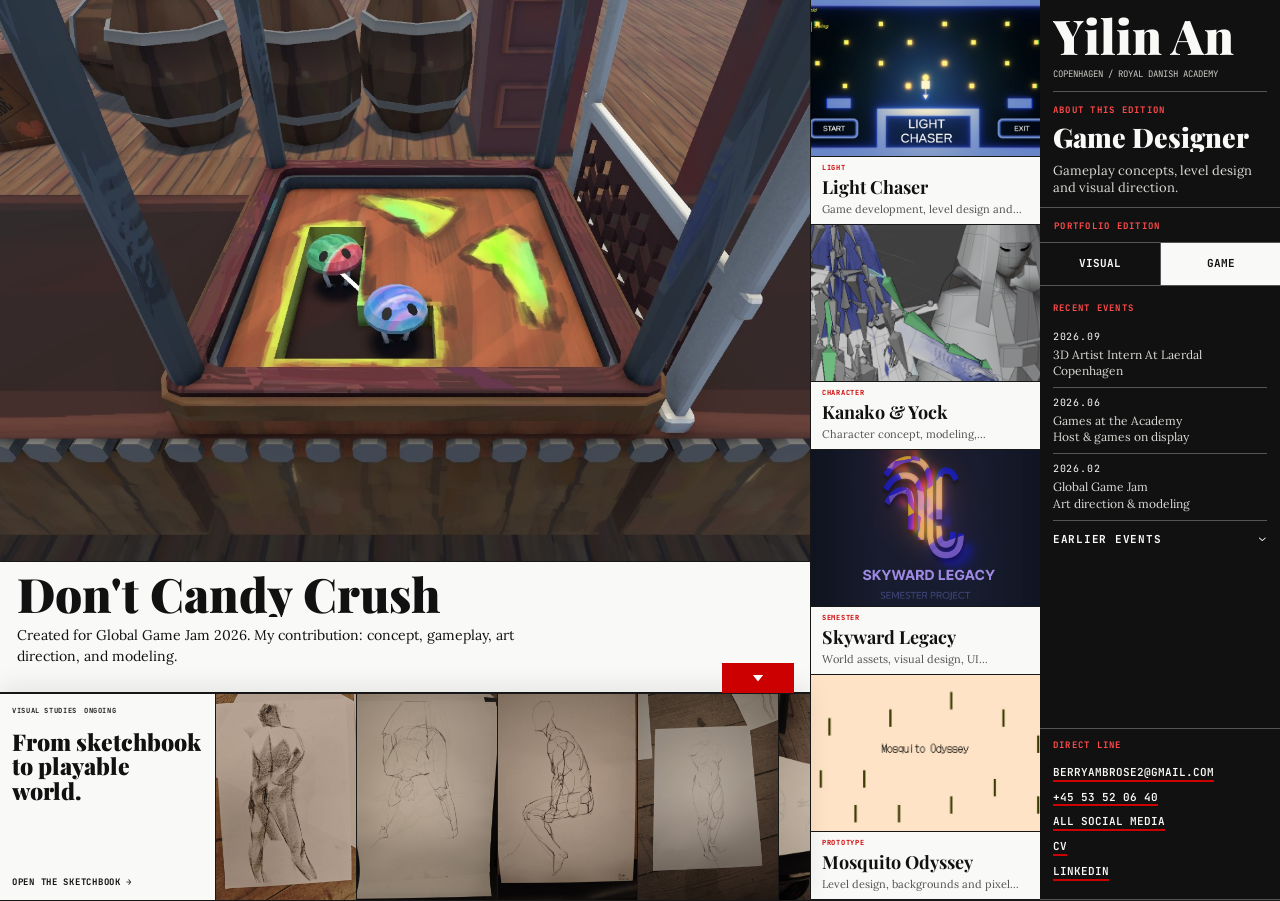
==== commit a683c395: "Improve contact typography and touch headline motion" ====
--- a/game-design.html
+++ b/game-design.html
@@ -11,7 +11,7 @@
     <meta property="og:image" content="https://www.yilin-an.com/assets/works/candy-6.jpg">
     <meta name="twitter:card" content="summary_large_image">
     <title>Yilin An | Game Designer</title>
-    <link rel="stylesheet" href="styles.css?v=20261010-6">
+    <link rel="stylesheet" href="styles.css?v=20261010-9">
   </head>
   <body class="home-editorial game-edition">
     <div class="page-shell">
@@ -93,7 +93,7 @@
         </div>
       </main>
     </div>
-    <script src="case-studies.js?v=20261010-6"></script>
-    <script src="script.js?v=20261010-6"></script>
+    <script src="case-studies.js?v=20261010-7"></script>
+    <script src="script.js?v=20261010-7"></script>
   </body>
 </html>
--- a/styles.css
+++ b/styles.css
@@ -559,10 +559,14 @@
   margin: 0 0 13px;
   border-bottom: 2px solid var(--red);
   overflow-wrap: anywhere;
+}
+
+.front-rail__contact a,
+.front-mobile-contact a {
   font-family: "JetBrains Mono", "Courier New", monospace;
   font-size: clamp(11px, 0.78vw, 15px);
   font-weight: 600;
-  letter-spacing: 0.07em;
+  letter-spacing: 0;
   line-height: 1.35;
   text-transform: uppercase;
 }
@@ -570,6 +574,10 @@
 .front-rail__contact a:hover {
   background: var(--paper);
   color: var(--ink);
+}
+
+.front-rail__contact a[href^="mailto:"] {
+  white-space: nowrap;
 }
 
 .front-rail__history {
@@ -930,7 +938,7 @@
   }
 }
 
-@media (max-width: 760px) {
+@media (max-width: 760px) and (orientation: portrait), (max-width: 760px) and (pointer: fine) {
   .home-editorial {
     overflow-x: hidden;
   }
@@ -1637,9 +1645,53 @@
   display: none;
 }
 
-@media (max-width: 760px) {
+.home-editorial .front-rail.has-compact-contact {
+  display: flex;
+  overflow: hidden;
+}
+
+.front-rail__scroll {
+  flex: 1 1 auto;
+  min-height: 0;
+  overflow-y: auto;
+  overscroll-behavior: contain;
+  scrollbar-width: thin;
+}
+
+.front-rail__scroll > section,
+.front-rail__scroll > nav {
+  padding: 10px;
+  border-bottom: 1px solid #555;
+}
+
+.front-rail__scroll > .front-rail__edition { padding: 0; }
+
+.front-rail__scroll .front-rail__intro h2 {
+  font-size: 22px;
+}
+
+.front-rail__scroll .front-rail__intro h2 :is(.headline-slide-base, .headline-slide-alt) > span {
+  white-space: normal;
+}
+
+.home-editorial .has-compact-contact > .front-rail__contact {
+  flex: none;
+  margin-top: 0;
+  padding: 8px 10px;
+  border-top: 1px solid #555;
+}
+
+.has-compact-contact .front-rail__contact > .front-rail__kicker { margin-bottom: 8px; }
+.has-compact-contact .front-rail__contact a { margin-bottom: 5px; }
+.has-compact-contact .front-rail__contact a:last-child { margin-bottom: 0; }
+
+@container (max-width: 200px) {
+  .home-editorial .front-rail > .front-rail__contact { padding-inline: 10px; }
+}
+
+@media (max-width: 760px) and (orientation: portrait), (max-width: 760px) and (pointer: fine) {
   .home-editorial .front-page__grid {
-    --mobile-contact-height: calc(45px + env(safe-area-inset-bottom, 0px));
+    --mobile-contact-height: calc(89px + env(safe-area-inset-bottom, 0px));
     display: flex;
     width: 100%;
     height: auto;
@@ -1677,10 +1729,13 @@
   }
 
   .home-editorial .front-directory__project,
+  .home-editorial .front-directory__project:not(.is-active),
   .home-editorial .front-directory__project.is-active {
     display: flex;
     flex: 0 0 184px;
     width: 184px;
+    height: auto;
+    min-height: 0;
     flex-direction: column;
     gap: 0;
     border: 0;
@@ -1810,7 +1865,7 @@
   }
 
   .home-editorial .front-mobile-menu .front-directory__list {
-    max-height: calc(100dvh - 101px - env(safe-area-inset-bottom, 0px));
+    max-height: calc(100dvh - 56px - var(--mobile-contact-height));
     overflow-y: auto;
     border-top: 1px solid var(--ink);
   }
@@ -1981,7 +2036,7 @@
     position: fixed;
     inset: auto 0 0;
     z-index: 50;
-    grid-template-columns: repeat(3, minmax(0, 1fr));
+    grid-template-columns: repeat(6, minmax(0, 1fr));
     gap: 0;
     padding: 0 0 env(safe-area-inset-bottom, 0px);
     border-top: 1px solid #555;
@@ -1989,16 +2044,29 @@
   }
 
   .front-mobile-contact a {
-    display: grid;
+    display: flex;
+    min-width: 0;
     min-height: 44px;
-    place-items: center;
-    font-family: "JetBrains Mono", monospace;
-    font-size: 11px;
+    align-items: center;
+    justify-content: center;
+    grid-column: span 2;
+    padding: 6px 2px;
+    font-size: 12px;
+    white-space: nowrap;
     border-right: 1px solid #555;
-  }
-
-  .front-mobile-contact a:last-child { border-right: 0; }
+    border-bottom: 0;
+  }
+
+  .front-mobile-contact a:nth-child(-n + 2) { grid-column: span 3; }
+  .front-mobile-contact a:nth-child(n + 3) { padding-inline: 0; }
+  .front-mobile-contact a:nth-child(-n + 2) { border-bottom: 1px solid #555; }
+  .front-mobile-contact a:is(:nth-child(2), :last-child) { border-right: 0; }
+  .front-mobile-contact a > .headline-slide-window { max-width: 100%; border-bottom: 2px solid var(--red); }
   .front-mobile-contact a:is(:hover, :focus-visible) { background: var(--paper); color: var(--ink); }
+
+  @media (max-width: 349px) {
+    .front-mobile-contact a { font-size: 11px; }
+  }
 
   .front-mobile-profile {
     display: block;
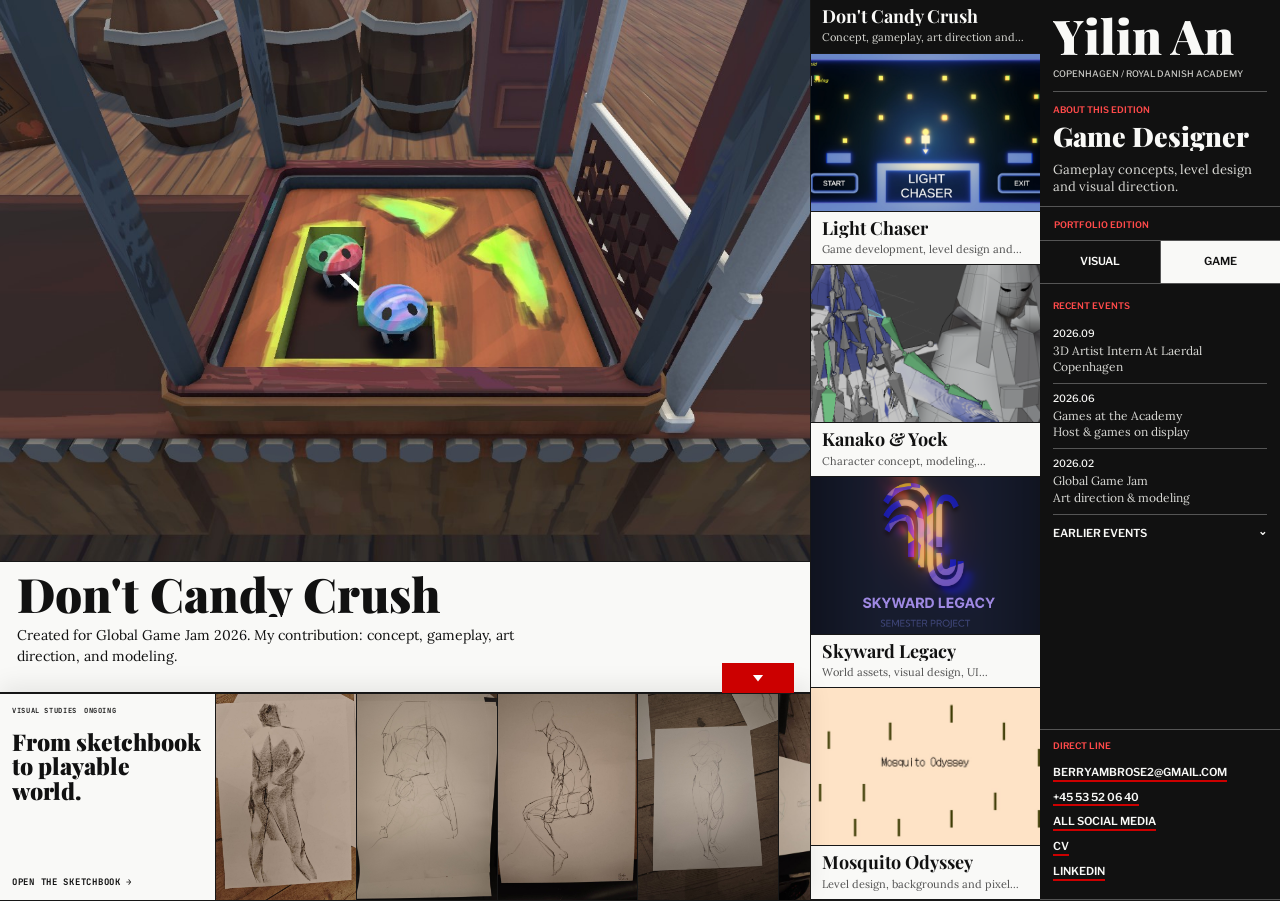
==== commit ab435978: "Publish illustration archive and refine editorial typography" ====
--- a/game-design.html
+++ b/game-design.html
@@ -11,7 +11,7 @@
     <meta property="og:image" content="https://www.yilin-an.com/assets/works/candy-6.jpg">
     <meta name="twitter:card" content="summary_large_image">
     <title>Yilin An | Game Designer</title>
-    <link rel="stylesheet" href="styles.css?v=20261010-9">
+    <link rel="stylesheet" href="styles.css?v=20261025-10">
   </head>
   <body class="home-editorial game-edition">
     <div class="page-shell">
@@ -93,7 +93,7 @@
         </div>
       </main>
     </div>
-    <script src="case-studies.js?v=20261010-7"></script>
-    <script src="script.js?v=20261010-7"></script>
+    <script src="case-studies.js?v=20261025-10"></script>
+    <script src="script.js?v=20261025-10"></script>
   </body>
 </html>
--- a/styles.css
+++ b/styles.css
@@ -1,4 +1,4 @@
-@import url("https://fonts.googleapis.com/css2?family=Inter:wght@400;500;600;700;800&family=JetBrains+Mono:wght@400;500;700&family=Playfair+Display:ital,wght@0,400;0,600;0,700;0,900;1,400&family=Lora:ital,wght@0,400;0,600;1,400&display=block");
+@import url("https://fonts.googleapis.com/css2?family=Inter:wght@400;500;600;700;800&family=JetBrains+Mono:wght@400;500;700&family=Libre+Franklin:wght@500;600&family=Playfair+Display:ital,wght@0,400;0,600;0,700;0,900;1,400&family=Lora:ital,wght@0,400;0,600;1,400&display=block");
 
 :root {
   --paper: #f9f9f7;
@@ -165,10 +165,10 @@
 
 .front-project__title > span {
   color: var(--red);
-  font-family: "JetBrains Mono", "Courier New", monospace;
+  font-family: "Libre Franklin", Arial, sans-serif;
   font-size: clamp(7px, 0.52vw, 9px);
-  font-weight: 700;
-  letter-spacing: 0.1em;
+  font-weight: 600;
+  letter-spacing: 0;
   line-height: 1.25;
   text-transform: uppercase;
   white-space: nowrap;
@@ -399,10 +399,10 @@
 .front-rail__kicker {
   margin: 0 0 14px;
   color: #ff4a4a;
-  font-family: "JetBrains Mono", "Courier New", monospace;
+  font-family: "Libre Franklin", Arial, sans-serif;
   font-size: 9px;
-  font-weight: 700;
-  letter-spacing: 0.14em;
+  font-weight: 600;
+  letter-spacing: 0;
   text-transform: uppercase;
 }
 
@@ -420,7 +420,9 @@
   border-bottom: 1px solid #555;
   padding-bottom: 10px;
   color: #c9c9c5;
-  font-family: "JetBrains Mono", "Courier New", monospace;
+  font-family: "Libre Franklin", Arial, sans-serif;
+  font-weight: 500;
+  letter-spacing: 0;
   font-size: clamp(9px, 0.58vw, 11px);
   line-height: 1.4;
   text-transform: uppercase;
@@ -472,9 +474,10 @@
 }
 
 .front-rail__events time {
-  font-family: "JetBrains Mono", "Courier New", monospace;
+  font-family: "Libre Franklin", Arial, sans-serif;
+  font-weight: 500;
   font-size: clamp(10px, 0.62vw, 12px);
-  letter-spacing: 0.08em;
+  letter-spacing: 0;
 }
 
 .front-rail__events article p {
@@ -495,9 +498,10 @@
   justify-content: space-between;
   gap: 16px;
   padding: 10px 0;
-  font-family: "JetBrains Mono", "Courier New", monospace;
+  font-family: "Libre Franklin", Arial, sans-serif;
+  font-weight: 600;
   font-size: 12px;
-  letter-spacing: 0.04em;
+  letter-spacing: 0;
   text-transform: uppercase;
 }
 
@@ -535,9 +539,10 @@
   align-items: center;
   justify-content: center;
   padding: 7px 5px;
-  font-family: "JetBrains Mono", "Courier New", monospace;
+  font-family: "Libre Franklin", Arial, sans-serif;
   font-size: clamp(11px, 0.72vw, 13px);
-  font-weight: 700;
+  font-weight: 600;
+  letter-spacing: 0;
   line-height: 1.3;
   text-align: center;
   text-transform: uppercase;
@@ -563,7 +568,7 @@
 
 .front-rail__contact a,
 .front-mobile-contact a {
-  font-family: "JetBrains Mono", "Courier New", monospace;
+  font-family: "Libre Franklin", Arial, sans-serif;
   font-size: clamp(11px, 0.78vw, 15px);
   font-weight: 600;
   letter-spacing: 0;
@@ -590,10 +595,10 @@
   gap: 10px;
   padding: 11px 0;
   cursor: pointer;
-  font-family: "JetBrains Mono", "Courier New", monospace;
+  font-family: "Libre Franklin", Arial, sans-serif;
   font-size: clamp(11px, 0.75vw, 15px);
-  font-weight: 700;
-  letter-spacing: 0.07em;
+  font-weight: 600;
+  letter-spacing: 0;
   list-style: none;
   text-transform: uppercase;
 }
@@ -621,7 +626,9 @@
 }
 
 .front-rail__history time {
-  font-family: "JetBrains Mono", "Courier New", monospace;
+  font-family: "Libre Franklin", Arial, sans-serif;
+  font-weight: 500;
+  letter-spacing: 0;
   font-size: clamp(10px, 0.62vw, 12px);
 }
 
@@ -748,10 +755,10 @@
   padding: 17px clamp(12px, 1.2vw, 22px);
   background: var(--paper);
   color: var(--ink);
-  font-family: "JetBrains Mono", "Courier New", monospace;
+  font-family: "Libre Franklin", Arial, sans-serif;
   font-size: 11px;
-  font-weight: 700;
-  letter-spacing: 0.08em;
+  font-weight: 600;
+  letter-spacing: 0;
   text-align: left;
   text-transform: uppercase;
 }
@@ -771,9 +778,10 @@
   border-bottom: 1px solid var(--front-rule);
   padding: 13px clamp(12px, 1.2vw, 22px);
   color: var(--red);
-  font-family: "JetBrains Mono", "Courier New", monospace;
+  font-family: "Libre Franklin", Arial, sans-serif;
+  font-weight: 600;
   font-size: 9px;
-  letter-spacing: 0.1em;
+  letter-spacing: 0;
   line-height: 1.3;
   text-transform: uppercase;
 }
@@ -1202,9 +1210,11 @@
   object-fit: cover;
 }
 
-.home-editorial .front-main:is([data-project="embrace"], [data-project="dont-candy"], [data-project="light-chaser"], [data-project="skyward"], [data-project="other"], [data-project="kanako-yock"]) .front-main__hero img {
+.home-editorial .front-main:is([data-project="embrace"], [data-project="dont-candy"], [data-project="light-chaser"], [data-project="skyward"], [data-project="illustration"], [data-project="kanako-yock"]) .front-main__hero img {
   object-fit: contain;
 }
+
+.home-editorial .front-main[data-project="illustration"] .front-main__hero img { object-fit: cover; }
 
 .home-editorial.game-edition .front-main[data-project="dont-candy"] .front-main__hero img {
   object-fit: cover;
@@ -1229,7 +1239,18 @@
   overflow-wrap: anywhere;
 }
 
-.home-editorial .front-main:is([data-project="this-land"], [data-project="run-auroch"], [data-project="dont-candy"], [data-project="kanako-yock"], [data-project="skyward"], [data-project="embrace"], [data-project="other"]) .front-main__overview h1 {
+.front-main__keyword {
+  margin: 0 0 6px;
+  color: var(--red);
+  font-family: "Libre Franklin", Arial, sans-serif;
+  font-size: 10px;
+  font-weight: 600;
+  line-height: 1.4;
+  letter-spacing: 0;
+  text-transform: uppercase;
+}
+
+.home-editorial .front-main:is([data-project="this-land"], [data-project="run-auroch"], [data-project="dont-candy"], [data-project="kanako-yock"], [data-project="skyward"], [data-project="embrace"], [data-project="illustration"]) .front-main__overview h1 {
   font-size: clamp(38px, 3.7vw, 68px);
 }
 
@@ -1277,14 +1298,89 @@
   transition: background-color 180ms ease, color 180ms ease, filter 180ms ease;
 }
 
-.home-editorial .front-studies--overlay:has(.front-studies__hit-area:is(:hover, :focus-visible)) > header {
+.home-editorial .front-studies--overlay:has(.front-studies__hit-area:is(:hover, :focus-visible), .front-studies__images:hover) > header {
   background: var(--ink);
   color: var(--paper);
 }
 
-.home-editorial .front-studies--overlay:has(.front-studies__hit-area:is(:hover, :focus-visible)) .front-studies__images {
+.home-editorial .front-studies--overlay:has(.front-studies__hit-area:is(:hover, :focus-visible), .front-studies__images:hover) .front-studies__images {
   filter: grayscale(0.4) brightness(0.75);
 }
+
+img[data-image-preview] { cursor: zoom-in; }
+img[role="button"]:focus-visible { outline: 2px solid var(--red); outline-offset: -3px; }
+html.is-viewing-image { overflow: hidden; padding-right: var(--image-viewer-scrollbar, 0px); }
+
+.image-viewer {
+  position: fixed;
+  inset: 0;
+  width: 100vw;
+  max-width: none;
+  height: 100dvh;
+  max-height: none;
+  margin: 0;
+  padding: calc(64px + env(safe-area-inset-top, 0px)) 16px calc(16px + env(safe-area-inset-bottom, 0px));
+  border: 0;
+  background: rgba(17, 17, 17, 0.96);
+  overflow: hidden;
+}
+
+.image-viewer[open] {
+  display: flex;
+  align-items: center;
+  justify-content: center;
+}
+
+.image-viewer::backdrop { background: #111; }
+
+.image-viewer__stage {
+  display: flex;
+  align-items: center;
+  justify-content: center;
+  width: 100%;
+  height: 100%;
+  min-width: 0;
+  min-height: 0;
+  overflow: hidden;
+  touch-action: none;
+  user-select: none;
+}
+
+.image-viewer__stage.is-zoomed { cursor: grab; }
+.image-viewer__stage.is-zoomed.is-dragging { cursor: grabbing; }
+
+.image-viewer__image {
+  display: block;
+  flex: 0 1 auto;
+  min-width: 0;
+  width: auto;
+  max-width: 100%;
+  height: auto;
+  max-height: 100%;
+  object-fit: contain;
+  transform-origin: center;
+}
+
+.image-viewer__close {
+  position: absolute;
+  z-index: 1;
+  top: calc(12px + env(safe-area-inset-top, 0px));
+  right: calc(16px + env(safe-area-inset-right, 0px));
+  display: grid;
+  width: 44px;
+  height: 44px;
+  place-items: center;
+  padding: 0;
+  border: 0;
+  border-radius: 0;
+  background: var(--red);
+  color: #fff;
+  cursor: pointer;
+}
+
+.image-viewer__close:is(:hover, :focus-visible) { background: #980000; outline: 2px solid #fff; }
+.front-studies__images:hover .front-studies__track,
+.is-viewing-image .front-studies__track { animation-play-state: paused; }
 
 .front-studies__toggle {
   position: absolute;
@@ -1425,7 +1521,14 @@
 }
 
 .home-editorial .front-directory__project.is-active {
-  display: none;
+  display: block;
+  background: var(--ink);
+  color: var(--paper);
+}
+
+.home-editorial .front-directory__project:focus-visible {
+  outline: 2px solid var(--red);
+  outline-offset: -3px;
 }
 
 .home-editorial .front-directory__project .front-project__body {
@@ -1563,8 +1666,8 @@
 
   .home-editorial .front-directory__project:not(.is-active) {
     display: flex;
-    height: calc(100dvh / 4);
-    min-height: 132px;
+    height: calc((100dvh - var(--selected-project-height, 72px)) / 4);
+    min-height: 0;
     flex-direction: column;
     overflow: hidden;
   }
@@ -1643,6 +1746,12 @@
 .front-mobile-footer,
 .front-mobile-menu {
   display: none;
+}
+
+.front-mobile-profile > summary {
+  font-family: "Libre Franklin", Arial, sans-serif;
+  font-weight: 600;
+  letter-spacing: 0;
 }
 
 .home-editorial .front-rail.has-compact-contact {
@@ -1816,6 +1925,18 @@
     text-align: left;
   }
 
+  .home-editorial .front-directory__project.is-active {
+    align-self: flex-start;
+    background: var(--ink);
+    color: var(--paper);
+    border-bottom: 1px solid var(--ink);
+  }
+
+  .home-editorial .front-directory__project.is-active .front-project__body {
+    min-height: 0;
+    padding: 12px 10px;
+  }
+
   .home-editorial .front-mobile-menu:not([hidden]) {
     display: block;
     position: fixed;
@@ -2080,7 +2201,6 @@
     justify-content: space-between;
     gap: 16px;
     padding: 9px 16px;
-    font-family: "JetBrains Mono", monospace;
     font-size: 10px;
     cursor: pointer;
     list-style: none;
@@ -3002,9 +3122,10 @@
   gap: 8px;
   min-width: 100%;
   color: var(--ink);
-  font-family: "JetBrains Mono", "Courier New", monospace;
+  font-family: "Libre Franklin", Arial, sans-serif;
   font-size: 10px;
-  font-weight: 700;
+  font-weight: 600;
+  letter-spacing: 0;
   line-height: 1;
   text-align: center;
   white-space: nowrap;
@@ -4892,6 +5013,178 @@
   height: auto;
 }
 
+.case-artwork {
+  min-width: 0;
+  background: var(--paper);
+}
+
+.case-layout--split:has(> .case-artwork) {
+  grid-template-rows: auto auto;
+}
+
+.case-layout--split > .case-artwork {
+  display: grid;
+  grid-row: span 2;
+  grid-template-rows: subgrid;
+}
+
+.case-layout--split:is(.case-layout--artwork-feature, .case-layout--poster-story) {
+  grid-template-rows: auto;
+}
+
+.case-layout--split:is(.case-layout--artwork-feature, .case-layout--poster-story) > .case-artwork {
+  display: block;
+  grid-row: auto;
+}
+
+.work-detail--case :is(.case-layout--artwork-feature, .case-layout--poster-story) .case-layout__copy { padding: 22px; }
+.work-detail--case .case-layout--split:is(.case-layout--artwork-feature, .case-layout--poster-story) .case-layout__copy { justify-content: flex-start; }
+.work-detail--case .case-layout--split.case-layout--artwork-feature .case-layout__media { align-items: flex-start; }
+.case-artwork__copy .case-artwork__heading { padding: 10px 0 18px; border-bottom: 0; }
+.case-artwork__copy .case-artwork__heading h4 { font-size: 26px; }
+.work-detail--case .case-artwork__copy .case-artwork__heading p {
+  margin: 3px 0 0;
+  font-size: 12px;
+  line-height: 1.5;
+}
+
+.case-artwork > .case-layout__media { align-self: start; }
+.case-artwork__media { min-width: 0; }
+
+.case-artwork__pv { border-top: 1px solid var(--ink); }
+.case-artwork__pv summary {
+  display: flex;
+  align-items: center;
+  justify-content: space-between;
+  min-height: 44px;
+  padding: 12px 18px;
+  cursor: pointer;
+  list-style: none;
+  font: 600 11px/1.5 "JetBrains Mono", monospace;
+}
+.case-artwork__pv summary::-webkit-details-marker { display: none; }
+.case-artwork__pv summary:hover { background: var(--ink); color: var(--paper); }
+.case-artwork__pv summary:focus-visible { outline: 2px solid var(--red); outline-offset: -3px; }
+.case-artwork__pv summary span {
+  width: 6px;
+  height: 6px;
+  margin-right: 3px;
+  border-right: 1px solid currentColor;
+  border-bottom: 1px solid currentColor;
+  transform: rotate(45deg);
+}
+.case-artwork__pv[open] summary span { transform: rotate(225deg); }
+.case-artwork__pv-body > p {
+  margin: 0;
+  padding: 0 18px 12px;
+  font: 400 12px/1.5 "Lora", Georgia, serif;
+}
+.case-artwork__pv-body > a {
+  display: inline-block;
+  margin: 12px 18px;
+}
+.case-artwork__heading p.case-artwork__status {
+  margin-top: 8px;
+  color: var(--red);
+  font: 500 10px/1.5 "Libre Franklin", Arial, sans-serif;
+  letter-spacing: 0;
+}
+
+.case-artwork__heading {
+  display: flex;
+  justify-content: space-between;
+  align-items: flex-start;
+  gap: 16px;
+  padding: 16px 18px;
+  border-bottom: 1px solid var(--ink);
+}
+
+.case-artwork__heading > div { min-width: 0; }
+
+.case-artwork__heading h4 {
+  margin: 0 0 5px;
+  font: 600 22px/1.2 "Playfair Display", "Times New Roman", serif;
+  overflow-wrap: anywhere;
+}
+
+.case-artwork__heading p {
+  margin: 3px 0 0;
+  font: 400 12px/1.5 "Lora", Georgia, serif;
+  overflow-wrap: anywhere;
+}
+
+.case-artwork__entry {
+  flex: none;
+  color: var(--ink);
+  font: 600 10px/1.5 "JetBrains Mono", monospace;
+  text-decoration: underline;
+  text-decoration-color: var(--red);
+  text-underline-offset: 4px;
+}
+
+.case-artwork__entry { padding-block: 4px; }
+.case-artwork__entry:hover { color: var(--red); }
+.case-artwork__entry:focus-visible,
+.case-artwork__commission:focus-visible { outline: 2px solid var(--red); outline-offset: 3px; }
+
+.case-artwork__commission {
+  display: flex;
+  flex-wrap: wrap;
+  align-items: baseline;
+  gap: 4px 8px;
+  margin-top: 10px;
+  color: var(--ink);
+  font: 400 10px/1.5 "JetBrains Mono", monospace;
+  text-decoration: none;
+}
+
+.case-artwork__commission strong {
+  font-weight: 600;
+  white-space: nowrap;
+  text-decoration: underline;
+  text-decoration-color: var(--red);
+  text-underline-offset: 4px;
+}
+
+.case-artwork__dkk { flex-basis: 100%; }
+.case-artwork__commission:hover strong { color: var(--red); }
+
+.case-artwork__blank {
+  display: grid;
+  place-items: center;
+  aspect-ratio: 4 / 3;
+  min-width: 0;
+  background: #f0f0ee;
+  color: var(--dim);
+  font: 500 11px/1.5 "JetBrains Mono", monospace;
+  text-transform: uppercase;
+  text-align: center;
+  padding: 16px;
+}
+
+.work-detail--case .case-layout__body p.commission-note {
+  max-width: 78ch;
+  font-size: 12px;
+  line-height: 1.6;
+}
+
+.work-detail--case .case-layout--archive-heading .case-layout__copy {
+  padding: 18px;
+}
+
+.work-detail--case .case-layout--split.case-layout--commission-intro .case-layout__copy {
+  justify-content: flex-start;
+  padding: 22px;
+}
+
+.work-detail--case .case-layout--commission-intro .case-layout__body p:not(.commission-note) {
+  font-size: 16px;
+}
+
+.work-detail--case .case-layout--archive-heading .case-layout__copy h3 {
+  margin: 4px 0 0;
+}
+
 .work-detail--case .case-layout--split .case-layout__copy {
   display: flex;
   flex-direction: column;
@@ -4931,7 +5224,8 @@
 .work-detail--case .case-layout__copy p.case-layout__keyword {
   margin: 0;
   color: #c90000;
-  font: 700 11px/1.4 "JetBrains Mono", "Courier New", monospace;
+  font: 500 11px/1.4 "Libre Franklin", Arial, sans-serif;
+  letter-spacing: 0;
   text-transform: uppercase;
 }
 
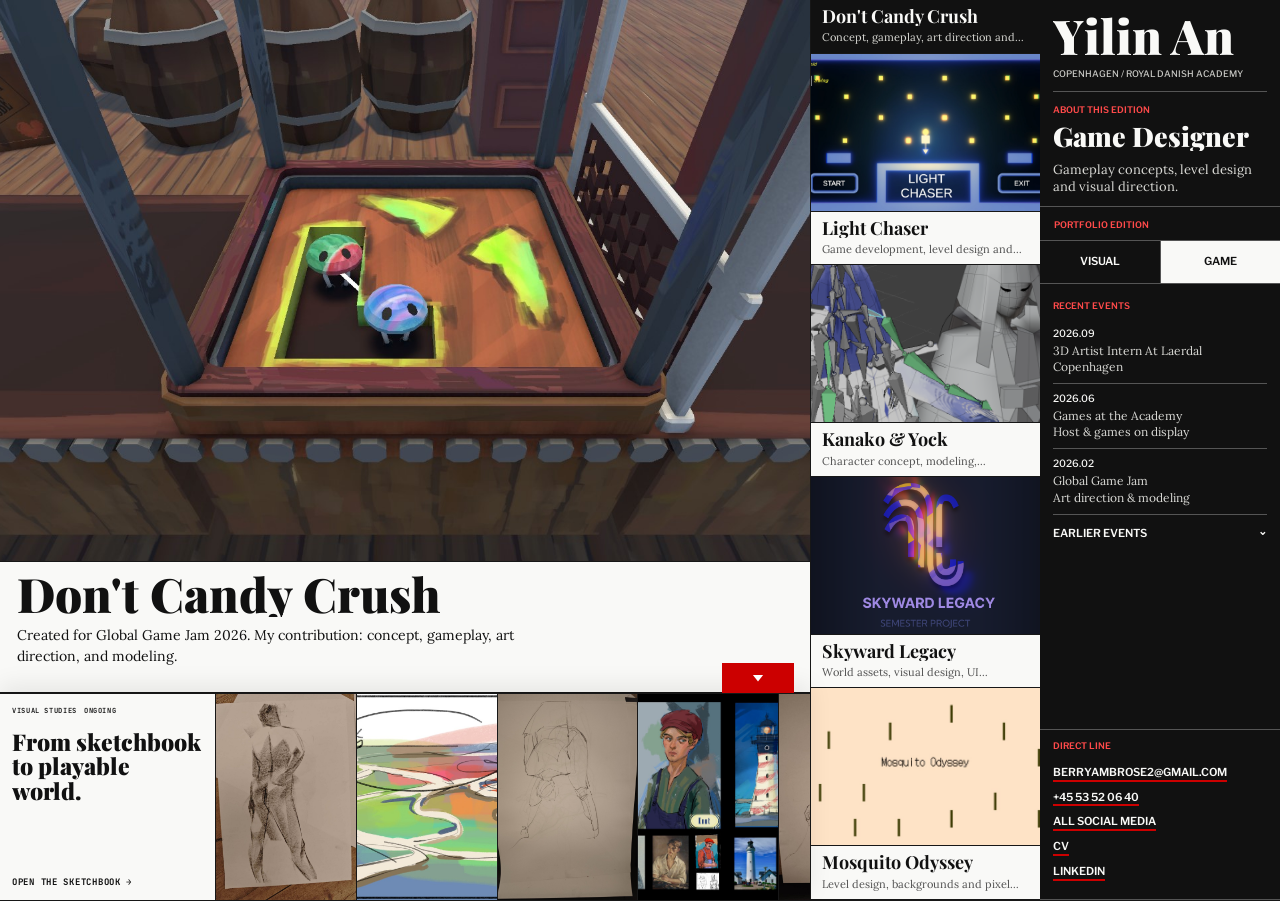
==== commit 54e01822: "Add BOF as a homepage project and refine illustration carousels" ====
--- a/game-design.html
+++ b/game-design.html
@@ -11,7 +11,7 @@
     <meta property="og:image" content="https://www.yilin-an.com/assets/works/candy-6.jpg">
     <meta name="twitter:card" content="summary_large_image">
     <title>Yilin An | Game Designer</title>
-    <link rel="stylesheet" href="styles.css?v=20261025-10">
+    <link rel="stylesheet" href="styles.css?v=20261026-4">
   </head>
   <body class="home-editorial game-edition">
     <div class="page-shell">
@@ -93,7 +93,7 @@
         </div>
       </main>
     </div>
-    <script src="case-studies.js?v=20261025-10"></script>
-    <script src="script.js?v=20261025-10"></script>
+    <script src="case-studies.js?v=20261026-4"></script>
+    <script src="script.js?v=20261026-4"></script>
   </body>
 </html>
--- a/styles.css
+++ b/styles.css
@@ -5018,6 +5018,104 @@
   background: var(--paper);
 }
 
+.work-detail--illustration, .work-detail--bof { container-type: inline-size; }
+.case-year-nav { display: flex; flex-wrap: wrap; gap: 20px; padding: 18px 22px; }
+.case-year-nav a { font: 600 12px/1.5 "Libre Franklin", Arial, sans-serif; text-decoration: underline; text-decoration-color: var(--red); text-underline-offset: 4px; }
+.case-year-nav a:focus-visible { outline: 2px solid var(--red); outline-offset: 3px; }
+
+.case-layout--gallery {
+  display: grid;
+  grid-template-columns: repeat(4, minmax(0, 1fr));
+  grid-auto-flow: row;
+}
+
+.case-layout--gallery > .case-artwork {
+  display: grid;
+  grid-row: span 2;
+  grid-template-rows: subgrid;
+  border-right: 1px solid var(--ink);
+}
+
+.case-layout--gallery > .case-artwork:nth-child(4n) { border-right: 0; }
+.case-layout--gallery .case-artwork__heading { flex-direction: column; gap: 8px; padding: 12px; }
+.case-layout--gallery .case-artwork__heading h4 { font-size: 18px; }
+.case-layout--gallery .case-artwork__entry { align-self: flex-start; }
+.case-layout--gallery .case-artwork__heading > div { width: 100%; }
+
+.case-layout--year-pair { display: grid; grid-template-columns: repeat(2, minmax(0, 1fr)); grid-template-rows: auto auto auto; }
+.case-year-group { display: grid; grid-row: span 3; grid-template-rows: subgrid; min-width: 0; border-right: 1px solid var(--ink); }
+.case-year-group:last-child:nth-child(2n) { border-right: 0; }
+.case-year-group > header { border-bottom: 1px solid var(--ink); }
+.work-detail--case .case-year-group > header .case-layout__copy { padding: 18px 12px; }
+.case-year-group__works { grid-row: 2 / span 2; grid-template-columns: repeat(2, minmax(0, 1fr)); grid-template-rows: subgrid; }
+.case-year-group__works > .case-artwork:nth-child(2n) { border-right: 0; }
+
+.case-portrait-carousel {
+  --portrait-height: clamp(240px, 30cqw, 360px);
+  overflow-x: auto;
+  overflow-y: hidden;
+  scrollbar-width: thin;
+}
+.case-portrait-track, .case-portrait-sequence { display: flex; width: max-content; }
+.case-portrait-sequence { flex: none; }
+.case-portrait-track { animation: front-sketch-loop var(--carousel-duration, 65s) linear infinite; }
+.case-portrait-carousel:is(:hover, :focus-within, :active) .case-portrait-track,
+.is-viewing-image .case-portrait-track { animation-play-state: paused; }
+.case-portrait-carousel:focus-visible { outline: 2px solid var(--red); outline-offset: -2px; }
+.case-portrait { flex: none; min-width: 0; width: calc((var(--portrait-height) - 38px) * var(--portrait-ratio)); height: var(--portrait-height); border-right: 1px solid var(--ink); }
+.work-detail--case .case-portrait .case-layout__media { height: calc(var(--portrait-height) - 38px); }
+.work-detail--case .case-portrait img { width: 100%; height: 100%; object-fit: contain; }
+.case-portrait__subject { display: flex; align-items: center; gap: 4px; height: 38px; margin: 0; padding: 6px 10px; font: 500 11px/1.3 "Libre Franklin", Arial, sans-serif; }
+.case-portrait__subject a { text-decoration: underline; text-decoration-color: var(--red); text-underline-offset: 3px; overflow-wrap: anywhere; }
+.case-layout--showcase .case-portrait__subject a { display: block; overflow: hidden; text-overflow: ellipsis; white-space: nowrap; }
+.work-detail--case .case-layout--portrait-heading .case-layout__copy { display: grid; grid-template-columns: minmax(0, 1fr) auto; align-items: center; column-gap: 24px; padding: 22px; }
+.work-detail--case .case-layout--portrait-heading h3 { font-size: 28px; }
+.case-layout--portrait-heading .case-layout__body { grid-column: 2; grid-row: 1 / span 2; }
+.portrait-rates { display: flex; flex-wrap: wrap; gap: 16px 28px; }
+.portrait-rates > div > span { font: 600 12px/1.4 "Libre Franklin", Arial, sans-serif; }
+.portrait-rates .case-artwork__commission { margin-top: 5px; }
+
+@media (prefers-reduced-motion: reduce) {
+  .case-portrait-track { animation: none; }
+  .case-portrait-sequence[aria-hidden="true"] { display: none; }
+}
+
+.case-artwork__notes { min-width: 0; border-top: 1px solid var(--ink); align-self: start; }
+.case-artwork__notes summary {
+  display: flex;
+  align-items: center;
+  justify-content: space-between;
+  gap: 8px;
+  min-height: 44px;
+  padding: 12px;
+  list-style: none;
+  cursor: pointer;
+  font: 600 11px/1.5 "Libre Franklin", Arial, sans-serif;
+}
+.case-artwork__notes summary::-webkit-details-marker { display: none; }
+.case-artwork__notes summary:is(:hover, :focus-visible) { background: var(--ink); color: var(--paper); }
+.case-artwork__notes summary span {
+  width: 6px;
+  height: 6px;
+  flex: none;
+  border-right: 1px solid currentColor;
+  border-bottom: 1px solid currentColor;
+  transform: rotate(45deg);
+}
+.case-artwork__notes[open] summary span { transform: rotate(225deg); }
+.case-artwork__notes p { margin: 0 0 12px; padding-inline: 12px; font: 400 12px/1.5 "Lora", Georgia, serif; }
+
+@container (max-width: 700px) {
+  .case-layout--gallery { grid-template-columns: repeat(2, minmax(0, 1fr)); }
+  .case-layout--year-pair { grid-template-columns: minmax(0, 1fr); }
+  .case-year-group { border-right: 0; }
+  .case-year-group + .case-year-group { border-top: 1px solid var(--ink); }
+  .work-detail--case .case-layout--portrait-heading .case-layout__copy { grid-template-columns: minmax(0, 1fr); }
+  .case-layout--portrait-heading .case-layout__body { grid-column: 1; grid-row: auto; }
+  .case-layout--gallery > .case-artwork:nth-child(2n) { border-right: 0; }
+  .case-layout--gallery > .case-artwork:nth-child(n + 3) { border-top: 1px solid var(--ink); }
+}
+
 .case-layout--split:has(> .case-artwork) {
   grid-template-rows: auto auto;
 }
